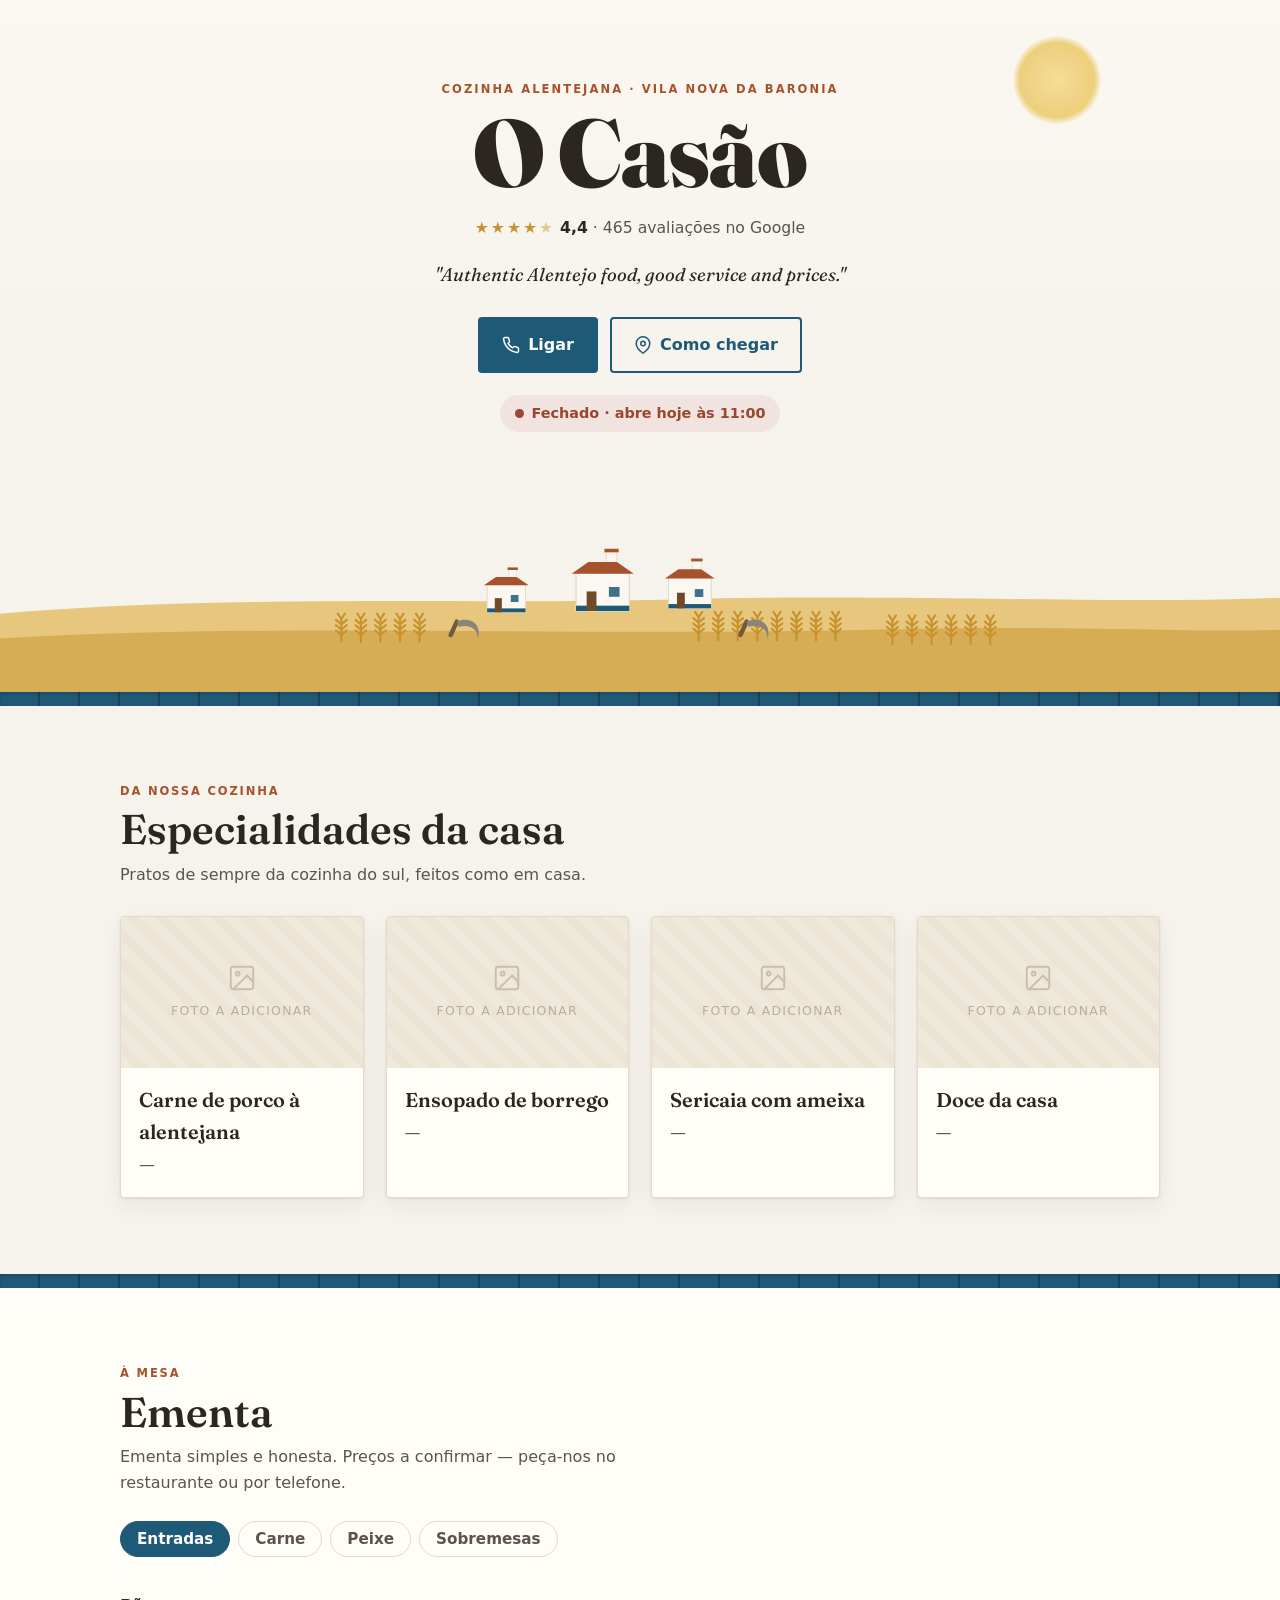
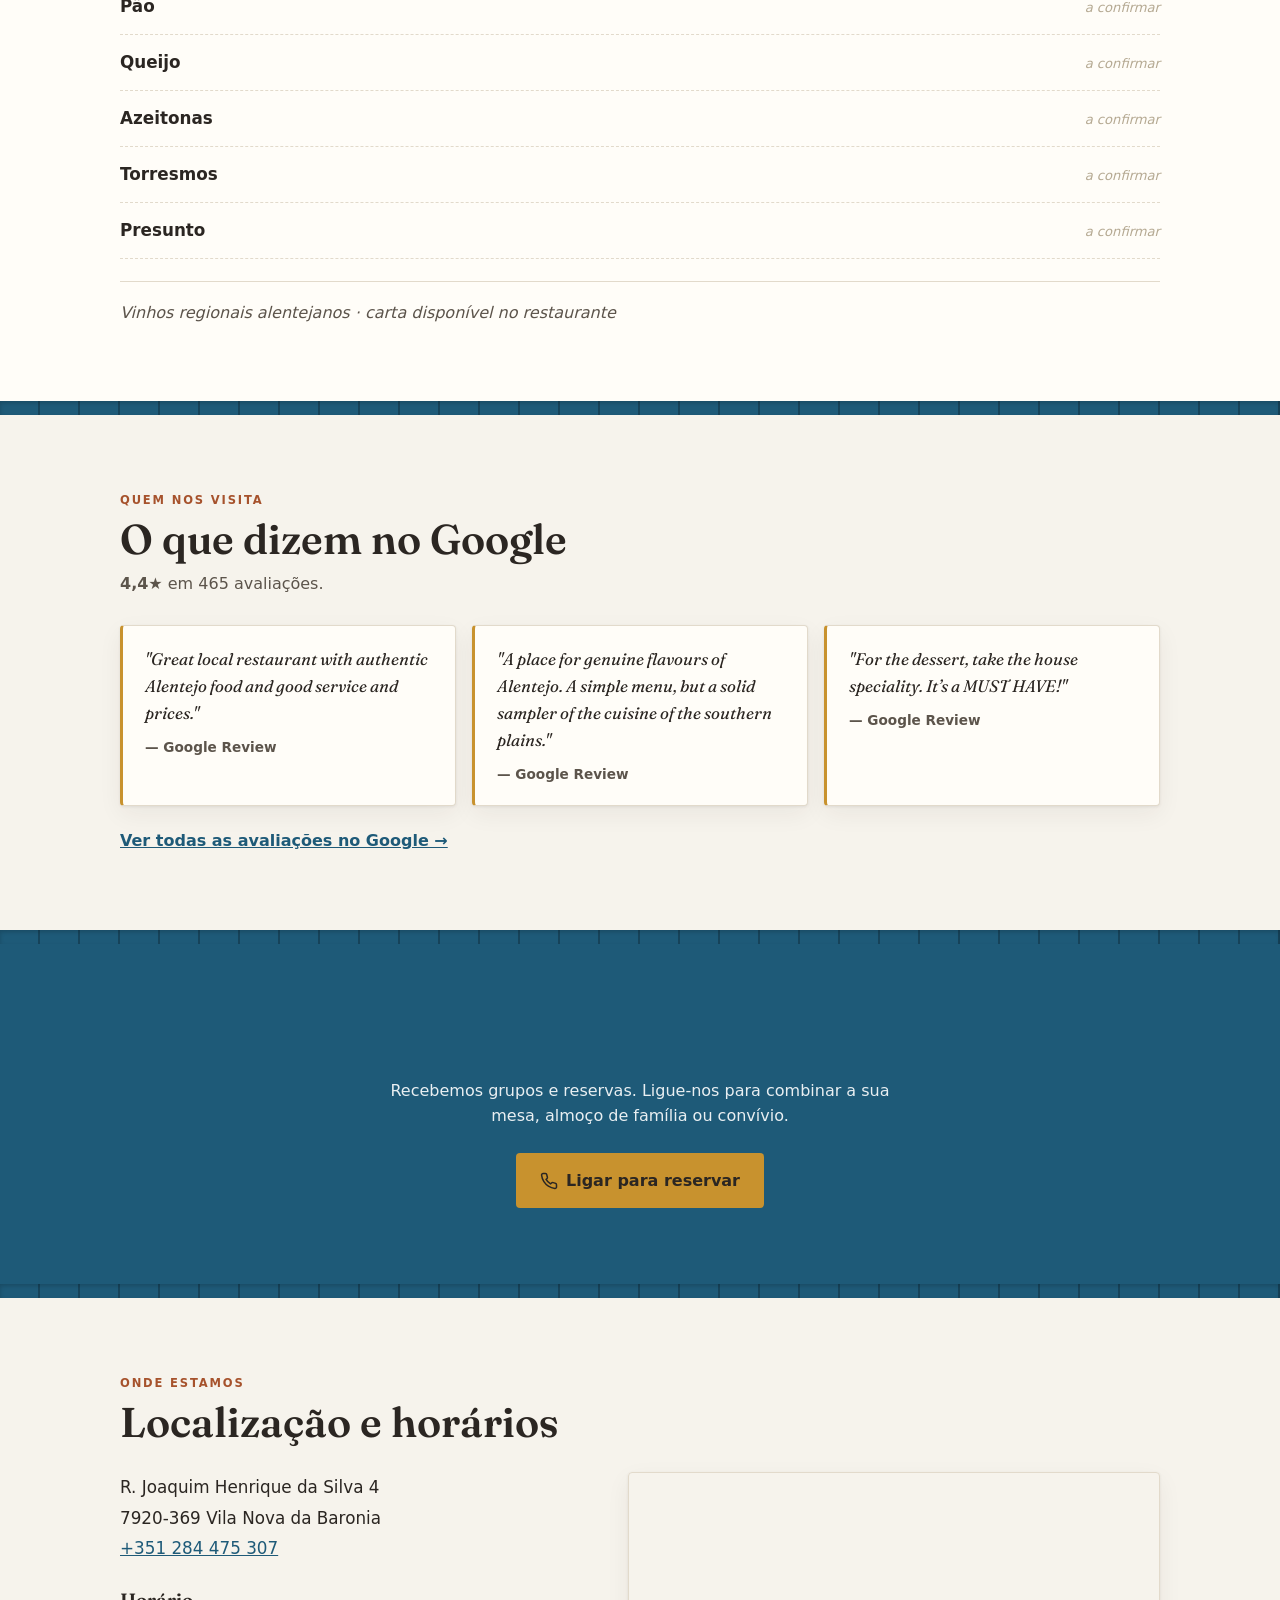
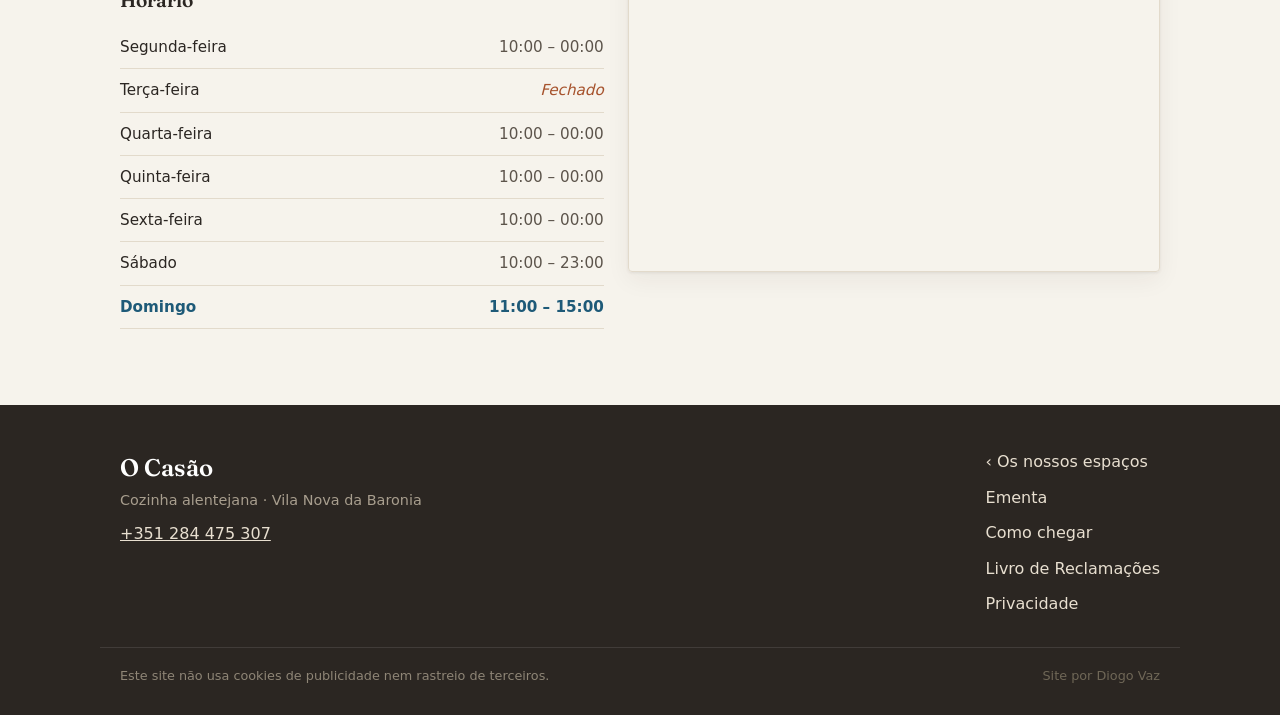
==== casao.html @ 7cb70804 "required" ====
<!DOCTYPE html>
<html lang="pt-PT">
<head>
  <meta charset="UTF-8">
  <meta name="viewport" content="width=device-width, initial-scale=1">
  <title>O Casão — Restaurante em Vila Nova da Baronia | Cozinha alentejana</title>
  <meta name="description" content="Cozinha alentejana genuína em Vila Nova da Baronia. Porco à alentejana, ensopado de borrego e sericaia. 4,4★ no Google. Ligue +351 284 475 307.">
  <meta name="theme-color" content="#1E5A78">
  <link rel="canonical" href="https://ocasao.pt/casao.html">

  <!-- Ícones / manifest -->
  <link rel="icon" href="/favicon.svg" type="image/svg+xml">
  <link rel="apple-touch-icon" href="/favicon.svg">
  <link rel="manifest" href="/site.webmanifest">

  <!-- Open Graph / Twitter -->
  <meta property="og:type" content="restaurant">
  <meta property="og:locale" content="pt_PT">
  <meta property="og:title" content="O Casão — Cozinha alentejana em Vila Nova da Baronia">
  <meta property="og:description" content="Sabores genuínos do Alentejo: porco à alentejana, ensopado de borrego e sericaia. 4,4★ no Google.">
  <meta property="og:url" content="https://ocasao.pt/casao.html">
  <meta property="og:image" content="https://ocasao.pt/img/og.jpg">
  <meta name="twitter:card" content="summary_large_image">

  <!-- Tipografia: 1 web font (display) com swap -->
  <link rel="preconnect" href="https://fonts.googleapis.com">
  <link rel="preconnect" href="https://fonts.gstatic.com" crossorigin>
  <link href="https://fonts.googleapis.com/css2?family=Fraunces:opsz,wght@9..144,400;9..144,600;9..144,900&display=swap" rel="stylesheet">

  <link rel="stylesheet" href="styles.css">
  <!-- Gate de animação: aplicado antes do paint para evitar flash. Sem JS, nada fica escondido. -->
  <script>document.documentElement.classList.add('js-reveal');</script>

  <!-- JSON-LD Restaurant -->
  <script type="application/ld+json">
  {
    "@context": "https://schema.org",
    "@type": "Restaurant",
    "name": "O Casão",
    "servesCuisine": "Alentejana",
    "priceRange": "€€",
    "url": "https://ocasao.pt/",
    "telephone": "+351284475307",
    "image": "https://ocasao.pt/img/og.jpg",
    "address": {
      "@type": "PostalAddress",
      "streetAddress": "R. Joaquim Henrique da Silva 4",
      "postalCode": "7920-369",
      "addressLocality": "Vila Nova da Baronia",
      "addressCountry": "PT"
    },
    "geo": { "@type": "GeoCoordinates", "latitude": 38.2906942, "longitude": -8.0373915 },
    "aggregateRating": { "@type": "AggregateRating", "ratingValue": "4.4", "reviewCount": "465" },
    "openingHoursSpecification": [
      { "@type": "OpeningHoursSpecification", "dayOfWeek": ["Monday","Wednesday","Thursday","Friday"], "opens": "10:00", "closes": "00:00" },
      { "@type": "OpeningHoursSpecification", "dayOfWeek": "Saturday", "opens": "10:00", "closes": "23:00" },
      { "@type": "OpeningHoursSpecification", "dayOfWeek": "Sunday", "opens": "11:00", "closes": "15:00" }
    ]
  }
  </script>
</head>
<body>

  <a class="skip-link" href="#especialidades">Saltar para o conteúdo</a>

  <!-- ───────── HERO ───────── -->
  <header class="hero">
    <div class="hero-ceu" aria-hidden="true">
      <svg class="hero-planicie" viewBox="0 0 1440 240" preserveAspectRatio="xMidYMid slice" xmlns="http://www.w3.org/2000/svg">
        <defs>
          <g id="espiga" stroke="var(--ocre)" stroke-width="2.4" stroke-linecap="round" fill="none">
            <path d="M0,0 V-26"/>
            <path d="M0,-26 l4,-6 M0,-26 l-4,-6 M0,-20 l6,-5 M0,-20 l-6,-5 M0,-14 l6,-5 M0,-14 l-6,-5 M0,-8 l6,-5 M0,-8 l-6,-5"/>
          </g>
          <g id="foice">
            <path d="M1,22 L8,7" stroke="#6E5A3C" stroke-width="5" stroke-linecap="round"/>
            <path d="M8,7 C25,0 37,12 31,27 C33,15 21,9 10,13 Z" fill="#8A847B"/>
          </g>
        </defs>

        <!-- planície / searas -->
        <path d="M0,150 C260,128 520,140 760,134 C1020,127 1240,140 1440,132 L1440,240 L0,240 Z" fill="var(--trigo)" opacity="0.85"/>
        <path d="M0,178 C300,160 640,176 980,168 C1220,162 1340,172 1440,168 L1440,240 L0,240 Z" fill="var(--ocre)" opacity="0.5"/>

        <!-- searas de trigo (esquerda) -->
        <use href="#espiga" x="384" y="182"/><use href="#espiga" x="406" y="182"/><use href="#espiga" x="428" y="182"/><use href="#espiga" x="450" y="182"/><use href="#espiga" x="472" y="182"/>

        <!-- casas típicas alentejanas -->
        <g transform="translate(548,116) scale(0.72)">
          <rect x="34" y="-22" width="12" height="14" fill="#FBF8F1" stroke="#E2DACB" stroke-width="1"/>
          <rect x="32" y="-25" width="16" height="4" fill="var(--barro)"/>
          <rect x="0" y="2" width="60" height="43" fill="#FBF8F1" stroke="#E2DACB" stroke-width="1.5"/>
          <rect x="0" y="39" width="60" height="6" fill="var(--azul)"/>
          <rect x="12" y="23" width="11" height="22" fill="#6E4A28"/>
          <rect x="37" y="18" width="12" height="11" fill="var(--azul)" opacity="0.85"/>
          <path d="M-5,3 L14,-10 L46,-10 L65,3 Z" fill="var(--barro)"/>
        </g>
        <g transform="translate(648,102)">
          <rect x="34" y="-22" width="12" height="14" fill="#FBF8F1" stroke="#E2DACB" stroke-width="1"/>
          <rect x="32" y="-25" width="16" height="4" fill="var(--barro)"/>
          <rect x="0" y="2" width="60" height="43" fill="#FBF8F1" stroke="#E2DACB" stroke-width="1.5"/>
          <rect x="0" y="39" width="60" height="6" fill="var(--azul)"/>
          <rect x="12" y="23" width="11" height="22" fill="#6E4A28"/>
          <rect x="37" y="18" width="12" height="11" fill="var(--azul)" opacity="0.85"/>
          <path d="M-5,3 L14,-10 L46,-10 L65,3 Z" fill="var(--barro)"/>
        </g>
        <g transform="translate(752,108) scale(0.8)">
          <rect x="34" y="-22" width="12" height="14" fill="#FBF8F1" stroke="#E2DACB" stroke-width="1"/>
          <rect x="32" y="-25" width="16" height="4" fill="var(--barro)"/>
          <rect x="0" y="2" width="60" height="43" fill="#FBF8F1" stroke="#E2DACB" stroke-width="1.5"/>
          <rect x="0" y="39" width="60" height="6" fill="var(--azul)"/>
          <rect x="12" y="23" width="11" height="22" fill="#6E4A28"/>
          <rect x="37" y="18" width="12" height="11" fill="var(--azul)" opacity="0.85"/>
          <path d="M-5,3 L14,-10 L46,-10 L65,3 Z" fill="var(--barro)"/>
        </g>

        <!-- foice cravada no trigo -->
        <use href="#foice" x="506" y="152"/>

        <!-- searas de trigo (centro-direita) -->
        <use href="#espiga" x="786" y="180"/><use href="#espiga" x="808" y="180"/><use href="#espiga" x="830" y="180"/><use href="#espiga" x="852" y="180"/><use href="#espiga" x="874" y="180"/><use href="#espiga" x="896" y="180"/><use href="#espiga" x="918" y="180"/><use href="#espiga" x="940" y="180"/>

        <use href="#foice" x="832" y="152"/>

        <!-- searas de trigo (direita) -->
        <use href="#espiga" x="1004" y="184"/><use href="#espiga" x="1026" y="184"/><use href="#espiga" x="1048" y="184"/><use href="#espiga" x="1070" y="184"/><use href="#espiga" x="1092" y="184"/><use href="#espiga" x="1114" y="184"/>
      </svg>
      <span class="hero-sol" aria-hidden="true"></span>
    </div>

    <div class="hero-conteudo">
      <p class="hero-sobrenome" data-reveal data-rd="0">Cozinha alentejana · Vila Nova da Baronia</p>
      <h1 class="hero-nome" data-reveal data-rd="90">O Casão</h1>
      <p class="hero-prova" data-reveal data-rd="180">
        <span class="estrelas" aria-hidden="true">★★★★<span class="estrela-meia">★</span></span>
        <strong>4,4</strong> · 465 avaliações no Google
      </p>
      <blockquote class="hero-cita" data-reveal data-rd="250">"Authentic Alentejo food, good service and prices."</blockquote>

      <div class="hero-acoes" data-reveal data-rd="330">
        <a class="btn btn-primario" href="tel:+351284475307">
          <svg viewBox="0 0 24 24" width="18" height="18" fill="none" stroke="currentColor" stroke-width="2" aria-hidden="true"><path d="M22 16.92v3a2 2 0 0 1-2.18 2 19.79 19.79 0 0 1-8.63-3.07 19.5 19.5 0 0 1-6-6 19.79 19.79 0 0 1-3.07-8.67A2 2 0 0 1 4.11 2h3a2 2 0 0 1 2 1.72c.13.96.36 1.9.7 2.81a2 2 0 0 1-.45 2.11L8.09 9.91a16 16 0 0 0 6 6l1.27-1.27a2 2 0 0 1 2.11-.45c.91.34 1.85.57 2.81.7A2 2 0 0 1 22 16.92Z"/></svg>
          Ligar
        </a>
        <a class="btn btn-secundario" href="https://maps.google.com/?cid=16794146122304720845" target="_blank" rel="noopener">
          <svg viewBox="0 0 24 24" width="18" height="18" fill="none" stroke="currentColor" stroke-width="2" aria-hidden="true"><path d="M21 10c0 7-9 13-9 13s-9-6-9-13a9 9 0 0 1 18 0Z"/><circle cx="12" cy="10" r="3"/></svg>
          Como chegar
        </a>
      </div>

      <p class="hero-badge-linha" data-reveal data-rd="410"><span id="badge" class="badge-fechado">A carregar horário…</span></p>
    </div>

    <a class="hero-scroll" href="#especialidades" aria-label="Ver a ementa">
      <span>Deslize</span>
      <svg viewBox="0 0 24 24" width="22" height="22" fill="none" stroke="currentColor" stroke-width="2" aria-hidden="true"><path d="m6 9 6 6 6-6"/></svg>
    </a>
  </header>

  <!-- Barra azul caiada — elemento assinatura, divisor de secções -->
  <div class="barra-cal" role="presentation"></div>

  <main>
    <!-- ───────── ESPECIALIDADES ───────── -->
    <section class="seccao" id="especialidades" aria-labelledby="h-espec">
      <div class="container">
        <p class="seccao-etiqueta">Da nossa cozinha</p>
        <h2 class="seccao-titulo" id="h-espec">Especialidades da casa</h2>
        <p class="seccao-intro">Pratos de sempre da cozinha do sul, feitos como em casa.</p>
        <p class="espec-dica" aria-hidden="true">deslize para ver os pratos →</p>
        <div class="espec-grid" id="espec-grid"><!-- gerado por app.js --></div>
      </div>
    </section>

    <div class="barra-cal" role="presentation"></div>

    <!-- ───────── EMENTA ───────── -->
    <section class="seccao seccao-ementa" id="ementa" aria-labelledby="h-ementa">
      <div class="container">
        <p class="seccao-etiqueta">À mesa</p>
        <h2 class="seccao-titulo" id="h-ementa">Ementa</h2>
        <p class="seccao-intro">Ementa simples e honesta. Preços a confirmar — peça-nos no restaurante ou por telefone.</p>
        <div class="ementa-tabs" id="ementa-tabs" role="tablist" aria-label="Categorias da ementa" data-reveal></div>
        <div class="ementa-conteudo" id="ementa-conteudo"></div>
      </div>
    </section>

    <div class="barra-cal" role="presentation"></div>

    <!-- ───────── PROVA SOCIAL ───────── -->
    <section class="seccao" id="reviews" aria-labelledby="h-reviews">
      <div class="container">
        <p class="seccao-etiqueta">Quem nos visita</p>
        <h2 class="seccao-titulo" id="h-reviews">O que dizem no Google</h2>
        <p class="seccao-intro"><strong>4,4★</strong> em 465 avaliações.</p>
        <div class="reviews-grid" id="reviews-grid"></div>
        <p class="reviews-link">
          <a href="https://maps.google.com/?cid=16794146122304720845" target="_blank" rel="noopener">Ver todas as avaliações no Google →</a>
        </p>
      </div>
    </section>

    <div class="barra-cal" role="presentation"></div>

    <!-- ───────── RESERVAS E GRUPOS ───────── -->
    <section class="seccao seccao-reservas" id="reservas" aria-labelledby="h-reservas">
      <div class="container reservas-box">
        <h2 class="seccao-titulo" id="h-reservas">Reservas e grupos</h2>
        <p>Recebemos grupos e reservas. Ligue-nos para combinar a sua mesa, almoço de família ou convívio.</p>
        <a class="btn btn-primario" href="tel:+351284475307">
          <svg viewBox="0 0 24 24" width="18" height="18" fill="none" stroke="currentColor" stroke-width="2" aria-hidden="true"><path d="M22 16.92v3a2 2 0 0 1-2.18 2 19.79 19.79 0 0 1-8.63-3.07 19.5 19.5 0 0 1-6-6 19.79 19.79 0 0 1-3.07-8.67A2 2 0 0 1 4.11 2h3a2 2 0 0 1 2 1.72c.13.96.36 1.9.7 2.81a2 2 0 0 1-.45 2.11L8.09 9.91a16 16 0 0 0 6 6l1.27-1.27a2 2 0 0 1 2.11-.45c.91.34 1.85.57 2.81.7A2 2 0 0 1 22 16.92Z"/></svg>
          Ligar para reservar
        </a>
      </div>
    </section>

    <div class="barra-cal" role="presentation"></div>

    <!-- ───────── LOCALIZAÇÃO E HORÁRIOS ───────── -->
    <section class="seccao" id="localizacao" aria-labelledby="h-local">
      <div class="container">
        <p class="seccao-etiqueta">Onde estamos</p>
        <h2 class="seccao-titulo" id="h-local">Localização e horários</h2>
        <div class="local-grid">
          <div class="local-info">
            <address class="morada">
              R. Joaquim Henrique da Silva 4<br>
              7920-369 Vila Nova da Baronia<br>
              <a href="tel:+351284475307">+351 284 475 307</a>
            </address>
            <h3 class="local-sub">Horário</h3>
            <table class="horarios-tabela">
              <tbody id="horarios-tbody"><!-- gerado por app.js --></tbody>
            </table>
          </div>
          <div class="local-mapa">
            <iframe
              title="Mapa — O Casão, Vila Nova da Baronia"
              src="https://www.google.com/maps?q=38.2906942,-8.0373915&hl=pt&z=16&output=embed"
              width="100%" height="100%" style="border:0" loading="lazy"
              referrerpolicy="no-referrer-when-downgrade"></iframe>
          </div>
        </div>
      </div>
    </section>
  </main>

  <!-- ───────── RODAPÉ ───────── -->
  <footer class="rodape">
    <div class="container rodape-grid">
      <div>
        <p class="rodape-nome">O Casão</p>
        <p class="rodape-tipo">Cozinha alentejana · Vila Nova da Baronia</p>
        <p><a href="tel:+351284475307">+351 284 475 307</a></p>
        <p class="rodape-redes" id="rodape-redes"><!-- redes sociais: gerado por app.js --></p>
      </div>
      <nav class="rodape-links" aria-label="Ligações úteis">
        <a href="index.html">‹ Os nossos espaços</a>
        <a href="#ementa">Ementa</a>
        <a href="#localizacao">Como chegar</a>
        <a href="https://www.livroreclamacoes.pt/" target="_blank" rel="noopener">Livro de Reclamações</a>
        <a href="#privacidade">Privacidade</a>
      </nav>
    </div>
    <div class="container rodape-fim">
      <p id="privacidade" class="rodape-priv">Este site não usa cookies de publicidade nem rastreio de terceiros.</p>
      <p class="rodape-credito">Site por Diogo Vaz</p>
    </div>
  </footer>

  <!-- ───────── BARRA STICKY MOBILE ───────── -->
  <nav class="sticky-bar" aria-label="Ações rápidas">
    <a href="tel:+351284475307">
      <svg viewBox="0 0 24 24" width="20" height="20" fill="none" stroke="currentColor" stroke-width="2" aria-hidden="true"><path d="M22 16.92v3a2 2 0 0 1-2.18 2 19.79 19.79 0 0 1-8.63-3.07 19.5 19.5 0 0 1-6-6 19.79 19.79 0 0 1-3.07-8.67A2 2 0 0 1 4.11 2h3a2 2 0 0 1 2 1.72c.13.96.36 1.9.7 2.81a2 2 0 0 1-.45 2.11L8.09 9.91a16 16 0 0 0 6 6l1.27-1.27a2 2 0 0 1 2.11-.45c.91.34 1.85.57 2.81.7A2 2 0 0 1 22 16.92Z"/></svg>
      <span>Ligar</span>
    </a>
    <a href="#localizacao">
      <svg viewBox="0 0 24 24" width="20" height="20" fill="none" stroke="currentColor" stroke-width="2" aria-hidden="true"><path d="M21 10c0 7-9 13-9 13s-9-6-9-13a9 9 0 0 1 18 0Z"/><circle cx="12" cy="10" r="3"/></svg>
      <span>Como chegar</span>
    </a>
  </nav>

  <script src="dados.js"></script>
  <script src="app.js"></script>
</body>
</html>
---- styles.css ----
/* ============================================================
   O Casão — Direção "Cal e Barra"
   Paleta ancorada nas casas caiadas alentejanas:
   cal branca, barra azul pintada, trigo/ocre da planície, barro.
   ============================================================ */

:root {
  --cal:      #F6F3EC;  /* parede caiada */
  --cal-2:    #EDE7DA;
  --azul:     #1E5A78;  /* barra pintada das casas */
  --azul-esc: #16435A;
  --ocre:     #C8922E;  /* trigo maduro */
  --trigo:    #E3C06A;
  --barro:    #A6522C;  /* telha / barro cozido */
  --carvao:   #2B2622;  /* texto */
  --carvao-2: #5C544B;  /* texto secundário */
  --linha:    #E2DACB;  /* divisórias subtis */
  --branco:   #FFFDF8;

  --fonte-display: "Fraunces", Georgia, "Times New Roman", serif;
  --fonte-corpo: system-ui, -apple-system, "Segoe UI", Roboto, Helvetica, Arial, sans-serif;

  --container: 1080px;
  --raio: 4px;
  --sombra: 0 1px 3px rgba(43, 38, 34, .08), 0 8px 24px rgba(43, 38, 34, .06);
}

* { box-sizing: border-box; margin: 0; padding: 0; }

html { scroll-behavior: smooth; }

body {
  font-family: var(--fonte-corpo);
  color: var(--carvao);
  background: var(--cal);
  line-height: 1.6;
  -webkit-font-smoothing: antialiased;
  /* espaço para a barra sticky no fundo (mobile) + safe-area do iPhone */
  padding-bottom: calc(62px + env(safe-area-inset-bottom));
}

a { color: var(--azul); }

/* Salto para conteúdo (acessibilidade / teclado) */
.skip-link {
  position: absolute;
  left: 12px; top: -60px;
  z-index: 100;
  background: var(--azul);
  color: #fff;
  padding: 10px 16px;
  border-radius: var(--raio);
  text-decoration: none;
  font-weight: 600;
  transition: top .18s ease;
}
.skip-link:focus { top: 12px; }

.container {
  width: 100%;
  max-width: var(--container);
  margin-inline: auto;
  padding-inline: 20px;
}

/* ───────── Botões ───────── */
.btn {
  display: inline-flex;
  align-items: center;
  gap: 8px;
  font-weight: 600;
  font-size: 1rem;
  padding: 13px 22px;
  border-radius: var(--raio);
  text-decoration: none;
  border: 2px solid transparent;
  transition: transform .12s ease, background .15s ease;
}
.btn:active { transform: translateY(1px); }
.btn-primario {
  background: var(--azul);
  color: #fff;
}
.btn-primario:hover { background: var(--azul-esc); }
.btn-secundario {
  background: transparent;
  color: var(--azul);
  border-color: var(--azul);
}
.btn-secundario:hover { background: rgba(30, 90, 120, .08); }
.btn-whatsapp { background: #1FA855; color: #fff; }
.btn-whatsapp:hover { background: #178A44; }
.reservas-wa { margin-top: 12px; }
.seccao-reservas .btn-whatsapp { background: #1FA855; color: #fff; }
.seccao-reservas .btn-whatsapp:hover { background: #178A44; }

/* ============================================================
   HERO — planície alentejana ilustrada (sem foto real ainda)
   ============================================================ */
.hero {
  position: relative;
  overflow: hidden;
  background: linear-gradient(180deg, #FBF8F1 0%, var(--cal) 55%);
  text-align: center;
  /* Mobile: ecrã cheio para uma "chegada" imersiva */
  min-height: 100svh;
  display: flex;
  flex-direction: column;
  justify-content: center;
  padding: 48px 20px 200px;
}
.hero-ceu { position: absolute; inset: 0; z-index: 0; pointer-events: none; }
.hero-planicie {
  position: absolute;
  /* assenta acima da barra fixa de baixo (mobile), para a cena não ficar tapada */
  bottom: calc(60px + env(safe-area-inset-bottom));
  left: 0;
  width: 100%;
  height: 170px;
}
.hero-sol {
  position: absolute;
  top: 36px; right: 14%;
  width: 88px; height: 88px;
  border-radius: 50%;
  background: radial-gradient(circle, #F2D98A 0%, #EBC868 60%, rgba(235,200,104,0) 72%);
  opacity: .85;
}

.hero-conteudo { position: relative; z-index: 1; max-width: 640px; margin-inline: auto; }
.hero-sobrenome {
  text-transform: uppercase;
  letter-spacing: .18em;
  font-size: .72rem;
  font-weight: 600;
  color: var(--barro);
  margin-bottom: 10px;
}
.hero-nome {
  font-family: var(--fonte-display);
  font-weight: 900;
  font-size: clamp(3.4rem, 16vw, 6rem);
  line-height: .92;
  color: var(--carvao);
  letter-spacing: -.01em;
}
.hero-prova {
  margin-top: 18px;
  font-size: .98rem;
  color: var(--carvao-2);
}
.hero-prova strong { color: var(--carvao); }
.estrelas { color: var(--ocre); letter-spacing: 2px; }
.estrela-meia { opacity: .45; }
.hero-cita {
  font-family: var(--fonte-display);
  font-style: italic;
  font-size: 1.15rem;
  color: var(--carvao);
  margin: 20px auto 28px;
  max-width: 460px;
}
.hero-acoes {
  display: flex;
  gap: 12px;
  justify-content: center;
  flex-wrap: wrap;
}
.hero-badge-linha { margin-top: 22px; }

/* Indicador "deslize" — convida ao scroll (sensação de ecrã cheio) */
.hero-scroll {
  position: absolute;
  left: 50%;
  bottom: 18px;
  transform: translateX(-50%);
  z-index: 2;
  display: flex;
  flex-direction: column;
  align-items: center;
  gap: 2px;
  text-decoration: none;
  color: var(--carvao-2);
  font-size: .68rem;
  text-transform: uppercase;
  letter-spacing: .16em;
  animation: flutua 1.8s ease-in-out infinite;
}
.hero-scroll svg { stroke: var(--azul); }
@keyframes flutua {
  0%, 100% { transform: translate(-50%, 0); }
  50%      { transform: translate(-50%, 6px); }
}

/* ───────── Badge aberto/fechado ───────── */
#badge {
  display: inline-flex;
  align-items: center;
  gap: 8px;
  font-size: .9rem;
  font-weight: 600;
  padding: 7px 15px;
  border-radius: 999px;
}
#badge::before {
  content: "";
  width: 9px; height: 9px;
  border-radius: 50%;
  background: currentColor;
}
.badge-aberto { background: #E3EFE4; color: #2C6B3F; }
.badge-fechado { background: #F1E3DF; color: #9A4630; }

/* ============================================================
   REVELAÇÃO NO SCROLL — fade + subida suave
   Gate .js-reveal: só esconde quando o JS está ativo (sem flash,
   e sem JS o conteúdo fica sempre visível).
   ============================================================ */
.js-reveal .revelar {
  opacity: 0;
  transform: translateY(24px);
  transition: opacity .7s ease, transform .7s cubic-bezier(.22, .61, .36, 1);
}
.js-reveal .revelar.visivel {
  opacity: 1;
  transform: none;
}
@media (prefers-reduced-motion: reduce) {
  .js-reveal .revelar {
    opacity: 1 !important;
    transform: none !important;
    transition: none !important;
  }
}

/* ============================================================
   BARRA CAL — elemento assinatura (rodapé pintado das casas)
   ============================================================ */
.barra-cal {
  height: 14px;
  background:
    repeating-linear-gradient(90deg, var(--azul) 0 38px, var(--azul-esc) 38px 40px);
  box-shadow: inset 0 2px 4px rgba(0,0,0,.18);
}

/* ============================================================
   SECÇÕES
   ============================================================ */
.seccao { padding: 56px 0; }
.seccao-ementa { background: var(--branco); }
.seccao-etiqueta {
  text-transform: uppercase;
  letter-spacing: .16em;
  font-size: .72rem;
  font-weight: 700;
  color: var(--barro);
  margin-bottom: 8px;
}
.seccao-titulo {
  font-family: var(--fonte-display);
  font-weight: 600;
  font-size: clamp(1.9rem, 7vw, 2.6rem);
  line-height: 1.05;
  color: var(--carvao);
}
.seccao-intro {
  color: var(--carvao-2);
  margin-top: 10px;
  max-width: 540px;
}

/* ───────── Especialidades ───────── */
.espec-dica {
  font-size: .8rem;
  font-style: italic;
  color: var(--carvao-2);
  margin-top: 8px;
}
/* Mobile: carrossel horizontal full-bleed com scroll-snap (gesto táctil) */
.espec-grid {
  display: grid;
  grid-auto-flow: column;
  grid-auto-columns: 80%;
  gap: 14px;
  margin: 16px -20px 0;
  padding: 4px 20px 14px;
  overflow-x: auto;
  scroll-snap-type: x mandatory;
  -webkit-overflow-scrolling: touch;
  overscroll-behavior-x: contain;
  scrollbar-width: none;
}
.espec-grid::-webkit-scrollbar { display: none; }
.espec-card { scroll-snap-align: center; }
.espec-card {
  background: var(--branco);
  border: 1px solid var(--linha);
  border-radius: var(--raio);
  overflow: hidden;
  box-shadow: var(--sombra);
}
.espec-foto { position: relative; aspect-ratio: 16 / 10; background: var(--cal-2); }
.espec-foto img { width: 100%; height: 100%; object-fit: cover; display: block; }
.espec-foto-ph {
  position: absolute; inset: 0;
  display: flex; flex-direction: column;
  align-items: center; justify-content: center;
  gap: 8px;
  color: #B9AE99;
  font-size: .78rem;
  text-transform: uppercase;
  letter-spacing: .1em;
  background: repeating-linear-gradient(45deg, #EFE9DC 0 10px, #ECE5D6 10px 20px);
}
.espec-foto-ph svg { width: 30px; height: 30px; opacity: .7; }
.espec-info { padding: 16px 18px 20px; }
.espec-info h3 {
  font-family: var(--fonte-display);
  font-weight: 600;
  font-size: 1.25rem;
  color: var(--carvao);
}
.espec-ph-desc { color: var(--carvao-2); margin-top: 4px; }

/* ───────── Ementa ───────── */
.ementa-tabs {
  display: flex;
  flex-wrap: wrap;
  gap: 8px;
  margin: 26px 0 22px;
}
.tab-btn {
  font-family: var(--fonte-corpo);
  font-size: .95rem;
  font-weight: 600;
  color: var(--carvao-2);
  background: transparent;
  border: 1.5px solid var(--linha);
  border-radius: 999px;
  padding: 8px 16px;
  cursor: pointer;
  transition: all .15s ease;
}
.tab-btn:hover { border-color: var(--azul); color: var(--azul); }
.tab-btn.ativo {
  background: var(--azul);
  border-color: var(--azul);
  color: #fff;
}
.categoria-lista { display: none; }
.categoria-lista.ativa { display: block; }
.prato-item {
  display: flex;
  justify-content: space-between;
  align-items: baseline;
  gap: 16px;
  padding: 14px 0;
  border-bottom: 1px dashed var(--linha);
}
.prato-nome {
  font-weight: 600;
  font-size: 1.05rem;
  color: var(--carvao);
}
.badge-meia {
  font-size: .68rem;
  font-weight: 700;
  text-transform: uppercase;
  letter-spacing: .05em;
  color: var(--barro);
  background: #F4E9DC;
  padding: 2px 7px;
  border-radius: 999px;
  margin-left: 6px;
  vertical-align: middle;
}
.prato-desc { color: var(--carvao-2); font-size: .92rem; margin-top: 2px; }
.prato-preco {
  font-family: var(--fonte-display);
  font-weight: 600;
  color: var(--carvao);
  white-space: nowrap;
}
.preco-ph { font-family: var(--fonte-corpo); font-weight: 500; font-size: .82rem; color: #B5A992; font-style: italic; }
.vinhos-nota {
  margin-top: 22px;
  padding-top: 18px;
  border-top: 1px solid var(--linha);
  color: var(--carvao-2);
  font-style: italic;
}

/* ───────── Reviews ───────── */
.reviews-grid {
  display: grid;
  grid-template-columns: 1fr;
  gap: 16px;
  margin-top: 28px;
}
.review-card {
  background: var(--branco);
  border: 1px solid var(--linha);
  border-left: 3px solid var(--ocre);
  border-radius: var(--raio);
  padding: 20px 22px;
  box-shadow: var(--sombra);
}
.review-texto {
  font-family: var(--fonte-display);
  font-style: italic;
  font-size: 1.05rem;
  color: var(--carvao);
}
.review-autor { margin-top: 10px; font-size: .85rem; font-weight: 600; color: var(--carvao-2); }
.reviews-link { margin-top: 22px; font-weight: 600; }

/* ───────── Reservas ───────── */
.seccao-reservas { background: var(--azul); }
.seccao-reservas .seccao-titulo { color: var(--branco); }
.reservas-box { text-align: center; max-width: 560px; }
.reservas-box p { color: rgba(255,255,255,.9); margin: 14px 0 24px; }
.seccao-reservas .btn-primario { background: var(--ocre); color: var(--carvao); }
.seccao-reservas .btn-primario:hover { background: var(--trigo); }

/* ───────── Localização ───────── */
.local-grid {
  display: grid;
  grid-template-columns: 1fr;
  gap: 24px;
  margin-top: 28px;
}
.morada { font-style: normal; font-size: 1.05rem; line-height: 1.8; color: var(--carvao); }
.local-sub {
  font-family: var(--fonte-display);
  font-weight: 600;
  font-size: 1.2rem;
  margin: 22px 0 10px;
}
.horarios-tabela { width: 100%; border-collapse: collapse; }
.horarios-tabela td { padding: 9px 0; border-bottom: 1px solid var(--linha); font-size: .95rem; }
.horarios-tabela td:last-child { text-align: right; color: var(--carvao-2); }
.horarios-tabela tr.hoje td { font-weight: 700; color: var(--azul); }
.horarios-tabela td.fechado { color: var(--barro); font-style: italic; }
.local-mapa {
  aspect-ratio: 4 / 3;
  border-radius: var(--raio);
  overflow: hidden;
  border: 1px solid var(--linha);
  box-shadow: var(--sombra);
}
.local-mapa iframe { display: block; }

/* ───────── Rodapé ───────── */
.rodape { background: var(--carvao); color: #D9D1C4; padding: 44px 0 28px; }
.rodape a { color: #E8DFD0; }
.rodape-grid {
  display: grid;
  grid-template-columns: 1fr;
  gap: 26px;
}
.rodape-nome { font-family: var(--fonte-display); font-weight: 600; font-size: 1.5rem; color: #fff; }
.rodape-tipo { color: #A89E8E; font-size: .9rem; margin: 2px 0 8px; }
.rodape-redes { display: flex; gap: 14px; margin-top: 12px; }
.rodape-redes a { display: inline-flex; color: #D9D1C4; }
.rodape-redes a:hover { color: #fff; }
.rodape-links { display: flex; flex-direction: column; gap: 10px; }
.rodape-links a { text-decoration: none; }
.rodape-links a:hover { text-decoration: underline; }
.rodape-fim {
  margin-top: 30px;
  padding-top: 18px;
  border-top: 1px solid rgba(255,255,255,.1);
  display: flex;
  flex-direction: column;
  gap: 6px;
}
.rodape-priv { font-size: .8rem; color: #8E8576; }
.rodape-credito { font-size: .8rem; color: #6F6757; }

/* ============================================================
   BARRA STICKY MOBILE
   ============================================================ */
.sticky-bar {
  position: fixed;
  bottom: 0; left: 0; right: 0;
  z-index: 50;
  display: flex;
  background: var(--branco);
  border-top: 1px solid var(--linha);
  box-shadow: 0 -2px 16px rgba(43,38,34,.12);
  /* respeitar o home indicator / notch do iPhone */
  padding-bottom: env(safe-area-inset-bottom);
}
.sticky-bar a {
  flex: 1;
  display: flex;
  flex-direction: column;
  align-items: center;
  justify-content: center;
  gap: 3px;
  min-height: 56px;
  padding: 8px 4px;
  text-decoration: none;
  color: var(--carvao);
  font-size: .72rem;
  font-weight: 600;
  transition: background .15s ease;
}
.sticky-bar a:active { background: rgba(43,38,34,.06); }
.sticky-bar a:first-child {
  background: var(--azul);
  color: #fff;
}
.sticky-bar a:first-child:active { background: var(--azul-esc); }
.sticky-wa {
  flex: 1;
  display: flex;
  flex-direction: column;
  align-items: center;
  justify-content: center;
  gap: 3px;
  min-height: 56px;
  padding: 8px 4px;
  text-decoration: none;
  background: #1FA855;
  color: #fff;
  font-size: .72rem;
  font-weight: 600;
}
.sticky-wa:active { background: #178A44; }

/* ============================================================
   DESKTOP / TABLET
   ============================================================ */
@media (min-width: 720px) {
  /* Hero volta a bloco com altura natural; sem indicador de scroll */
  .hero { min-height: 0; display: block; padding: 80px 20px 260px; }
  .hero-planicie { height: 210px; bottom: 0; }
  .hero-scroll { display: none; }
  .espec-dica { display: none; }

  /* Especialidades voltam a grelha (sem carrossel) */
  .espec-grid {
    grid-auto-flow: row;
    grid-auto-columns: auto;
    grid-template-columns: repeat(2, 1fr);
    gap: 22px;
    margin: 28px 0 0;
    padding: 0;
    overflow: visible;
    scroll-snap-type: none;
  }

  .reviews-grid { grid-template-columns: repeat(3, 1fr); }
  .local-grid { grid-template-columns: 1fr 1.1fr; align-items: start; }
  .rodape-grid { grid-template-columns: 1fr auto; }
  .rodape-fim { flex-direction: row; justify-content: space-between; }
  .seccao { padding: 76px 0; }
  body { padding-bottom: 0; }
  .sticky-bar { display: none; }
}

@media (min-width: 1000px) {
  .espec-grid { grid-template-columns: repeat(4, 1fr); }
}

@media (prefers-reduced-motion: reduce) {
  html { scroll-behavior: auto; }
  .btn { transition: none; }
  .hero-scroll { animation: none; }
}

/* ============================================================
   IMPRESSÃO — ementa imprimível (cliente pode imprimir/PDF)
   ============================================================ */
.cat-titulo-print { display: none; }

@media print {
  .sticky-bar, .sticky-wa, .hero-scroll, .hero-ceu, .barra-cal,
  .local-mapa, .skip-link, .espec-dica, .ementa-tabs,
  .hero-acoes, .seccao-reservas { display: none !important; }

  body { padding: 0; background: #fff; color: #000; }
  .hero { min-height: 0; padding: 24px 0 8px; }

  .seccao { padding: 14px 0; }
  /* Mostrar a ementa completa (todas as categorias), sem tabs */
  .categoria-lista { display: block !important; margin-top: 10px; }
  .cat-titulo-print {
    display: block;
    font-family: var(--fonte-display);
    font-weight: 600;
    font-size: 1.15rem;
    margin: 14px 0 4px;
    border-bottom: 1px solid #000;
    padding-bottom: 3px;
  }
  .js-reveal .revelar { opacity: 1 !important; transform: none !important; }
  a { color: #000; text-decoration: none; }
}
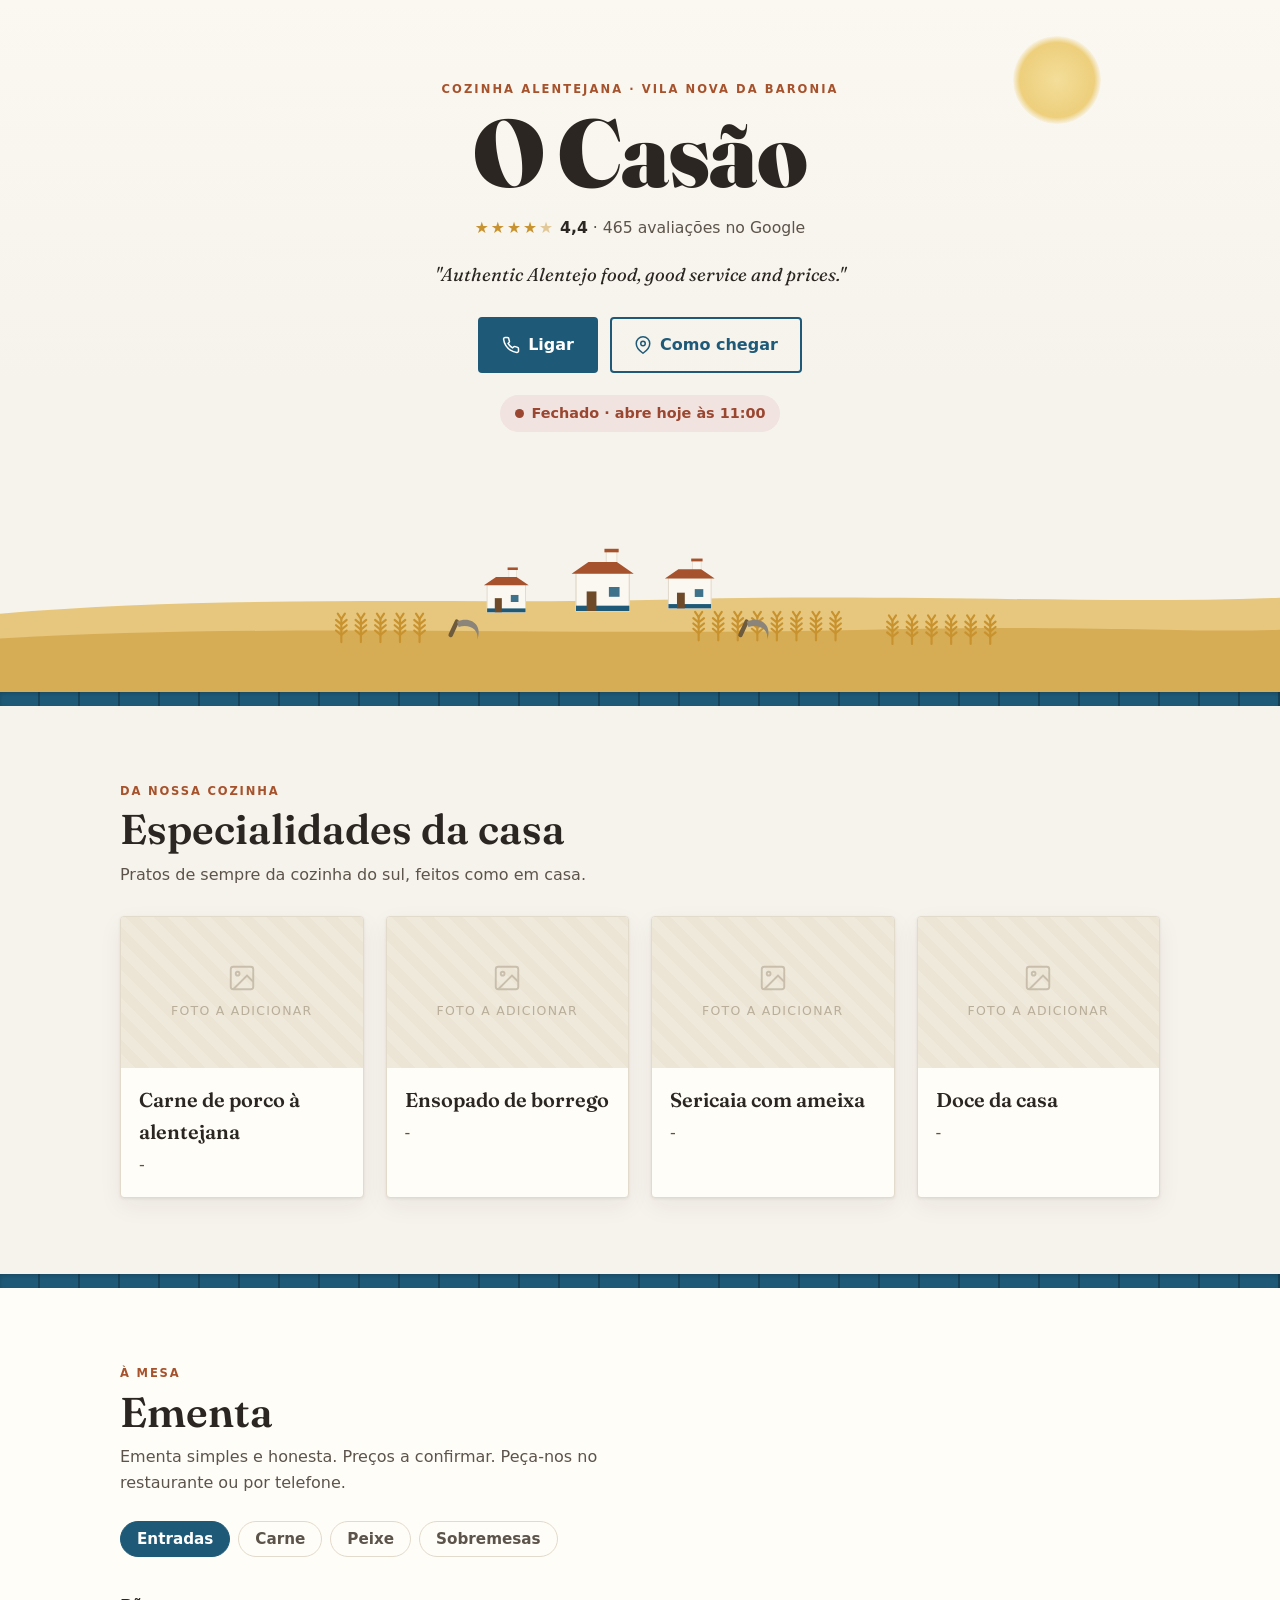
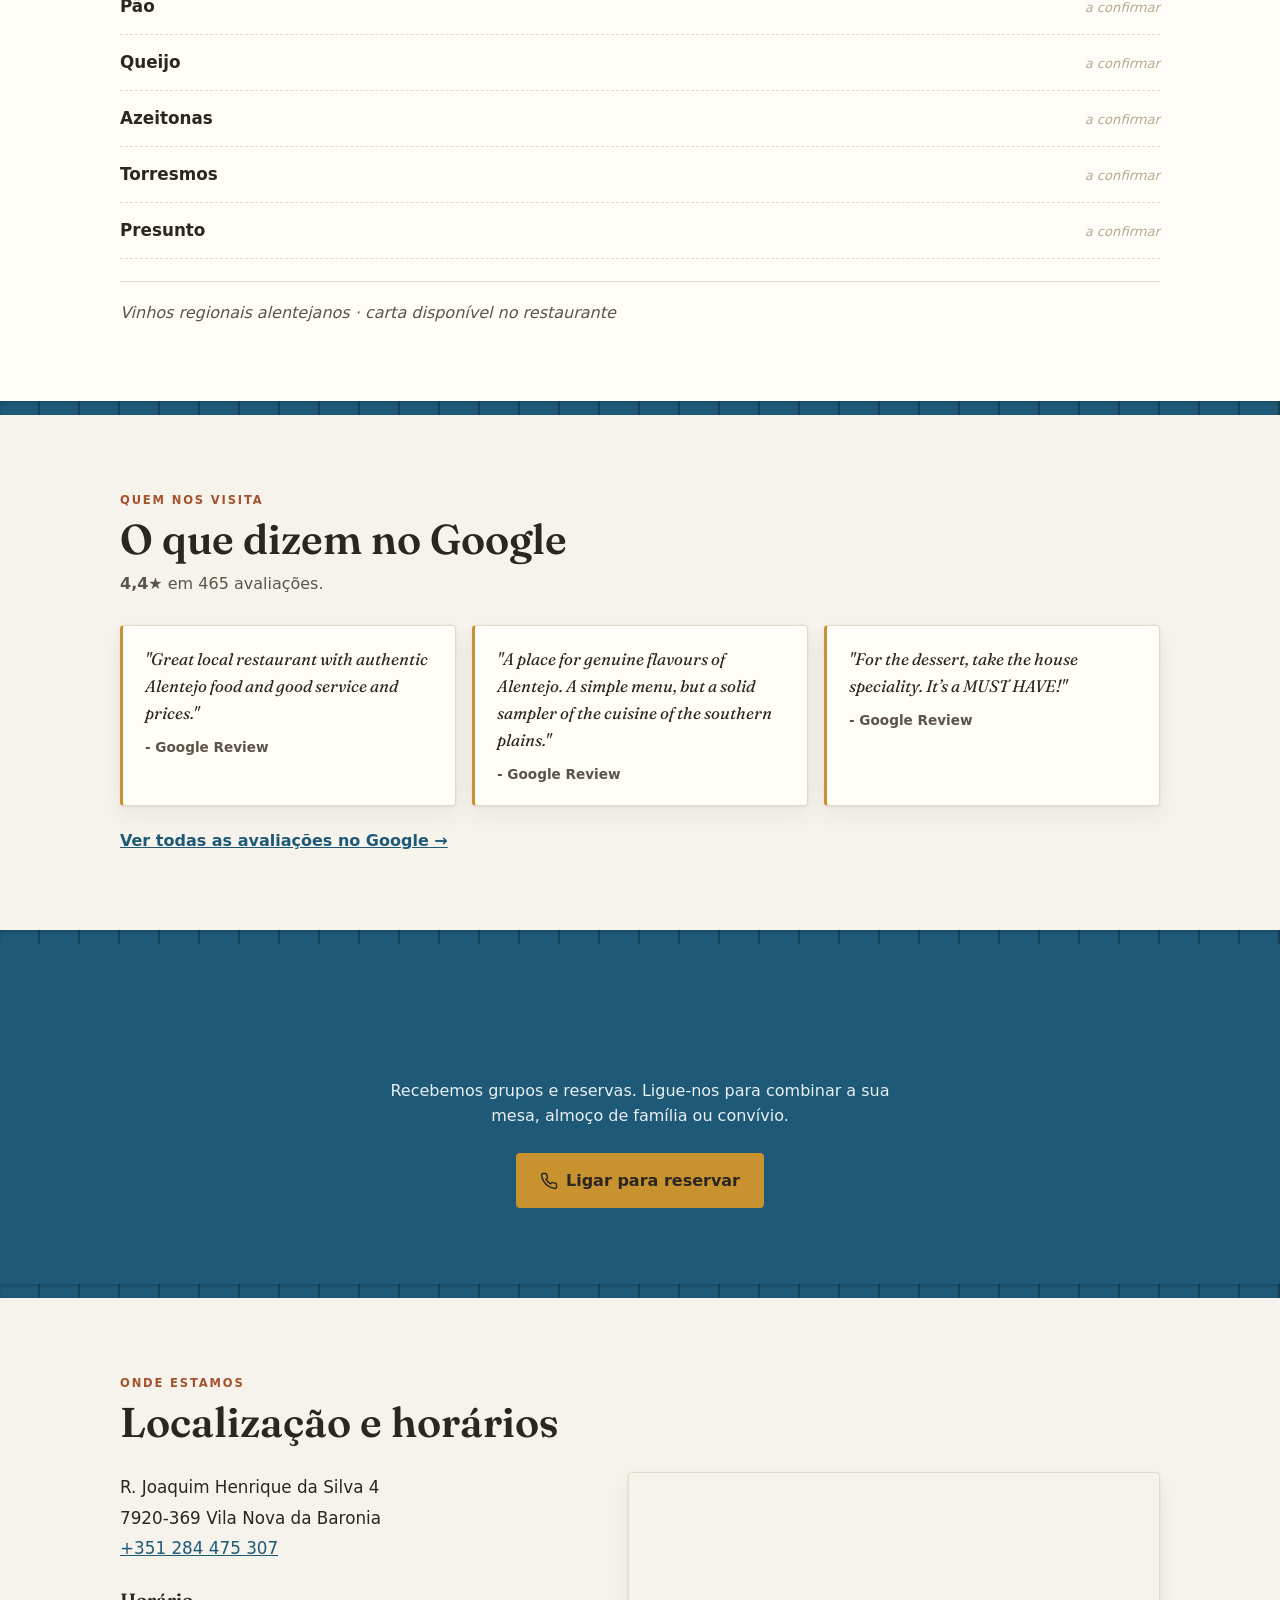
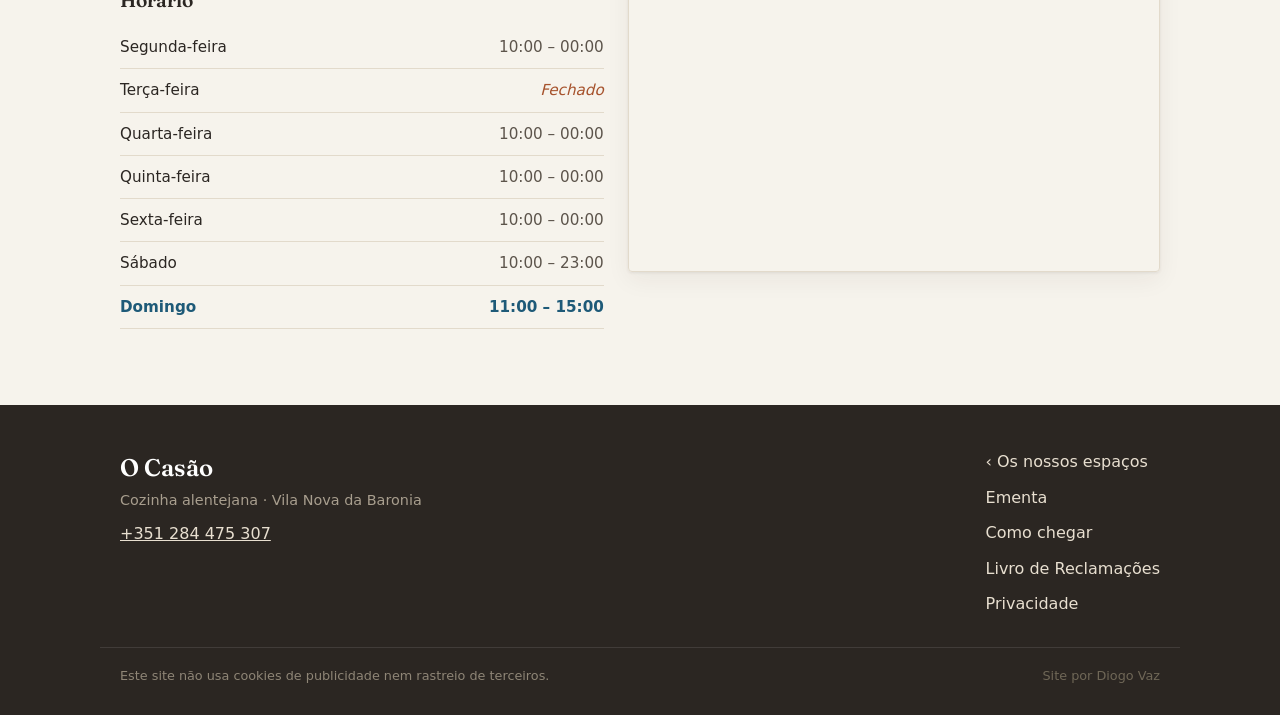
==== commit 3acd07c6: "a" ====
--- a/casao.html
+++ b/casao.html
@@ -3,7 +3,7 @@
 <head>
   <meta charset="UTF-8">
   <meta name="viewport" content="width=device-width, initial-scale=1">
-  <title>O Casão — Restaurante em Vila Nova da Baronia | Cozinha alentejana</title>
+  <title>O Casão - Restaurante em Vila Nova da Baronia | Cozinha alentejana</title>
   <meta name="description" content="Cozinha alentejana genuína em Vila Nova da Baronia. Porco à alentejana, ensopado de borrego e sericaia. 4,4★ no Google. Ligue +351 284 475 307.">
   <meta name="theme-color" content="#1E5A78">
   <link rel="canonical" href="https://ocasao.pt/casao.html">
@@ -16,7 +16,7 @@
   <!-- Open Graph / Twitter -->
   <meta property="og:type" content="restaurant">
   <meta property="og:locale" content="pt_PT">
-  <meta property="og:title" content="O Casão — Cozinha alentejana em Vila Nova da Baronia">
+  <meta property="og:title" content="O Casão - Cozinha alentejana em Vila Nova da Baronia">
   <meta property="og:description" content="Sabores genuínos do Alentejo: porco à alentejana, ensopado de borrego e sericaia. 4,4★ no Google.">
   <meta property="og:url" content="https://ocasao.pt/casao.html">
   <meta property="og:image" content="https://ocasao.pt/img/og.jpg">
@@ -157,7 +157,7 @@
     </a>
   </header>
 
-  <!-- Barra azul caiada — elemento assinatura, divisor de secções -->
+  <!-- Barra azul caiada - elemento assinatura, divisor de secções -->
   <div class="barra-cal" role="presentation"></div>
 
   <main>
@@ -179,7 +179,7 @@
       <div class="container">
         <p class="seccao-etiqueta">À mesa</p>
         <h2 class="seccao-titulo" id="h-ementa">Ementa</h2>
-        <p class="seccao-intro">Ementa simples e honesta. Preços a confirmar — peça-nos no restaurante ou por telefone.</p>
+        <p class="seccao-intro">Ementa simples e honesta. Preços a confirmar. Peça-nos no restaurante ou por telefone.</p>
         <div class="ementa-tabs" id="ementa-tabs" role="tablist" aria-label="Categorias da ementa" data-reveal></div>
         <div class="ementa-conteudo" id="ementa-conteudo"></div>
       </div>
@@ -235,7 +235,7 @@
           </div>
           <div class="local-mapa">
             <iframe
-              title="Mapa — O Casão, Vila Nova da Baronia"
+              title="Mapa - O Casão, Vila Nova da Baronia"
               src="https://www.google.com/maps?q=38.2906942,-8.0373915&hl=pt&z=16&output=embed"
               width="100%" height="100%" style="border:0" loading="lazy"
               referrerpolicy="no-referrer-when-downgrade"></iframe>
--- a/styles.css
+++ b/styles.css
@@ -1,5 +1,5 @@
 /* ============================================================
-   O Casão — Direção "Cal e Barra"
+   O Casão - Direção "Cal e Barra"
    Paleta ancorada nas casas caiadas alentejanas:
    cal branca, barra azul pintada, trigo/ocre da planície, barro.
    ============================================================ */
@@ -95,7 +95,7 @@
 .seccao-reservas .btn-whatsapp:hover { background: #178A44; }
 
 /* ============================================================
-   HERO — planície alentejana ilustrada (sem foto real ainda)
+   HERO - planície alentejana ilustrada (sem foto real ainda)
    ============================================================ */
 .hero {
   position: relative;
@@ -168,7 +168,7 @@
 }
 .hero-badge-linha { margin-top: 22px; }
 
-/* Indicador "deslize" — convida ao scroll (sensação de ecrã cheio) */
+/* Indicador "deslize" - convida ao scroll (sensação de ecrã cheio) */
 .hero-scroll {
   position: absolute;
   left: 50%;
@@ -212,7 +212,7 @@
 .badge-fechado { background: #F1E3DF; color: #9A4630; }
 
 /* ============================================================
-   REVELAÇÃO NO SCROLL — fade + subida suave
+   REVELAÇÃO NO SCROLL - fade + subida suave
    Gate .js-reveal: só esconde quando o JS está ativo (sem flash,
    e sem JS o conteúdo fica sempre visível).
    ============================================================ */
@@ -234,7 +234,7 @@
 }
 
 /* ============================================================
-   BARRA CAL — elemento assinatura (rodapé pintado das casas)
+   BARRA CAL - elemento assinatura (rodapé pintado das casas)
    ============================================================ */
 .barra-cal {
   height: 14px;
@@ -571,7 +571,7 @@
 }
 
 /* ============================================================
-   IMPRESSÃO — ementa imprimível (cliente pode imprimir/PDF)
+   IMPRESSÃO - ementa imprimível (cliente pode imprimir/PDF)
    ============================================================ */
 .cat-titulo-print { display: none; }
 
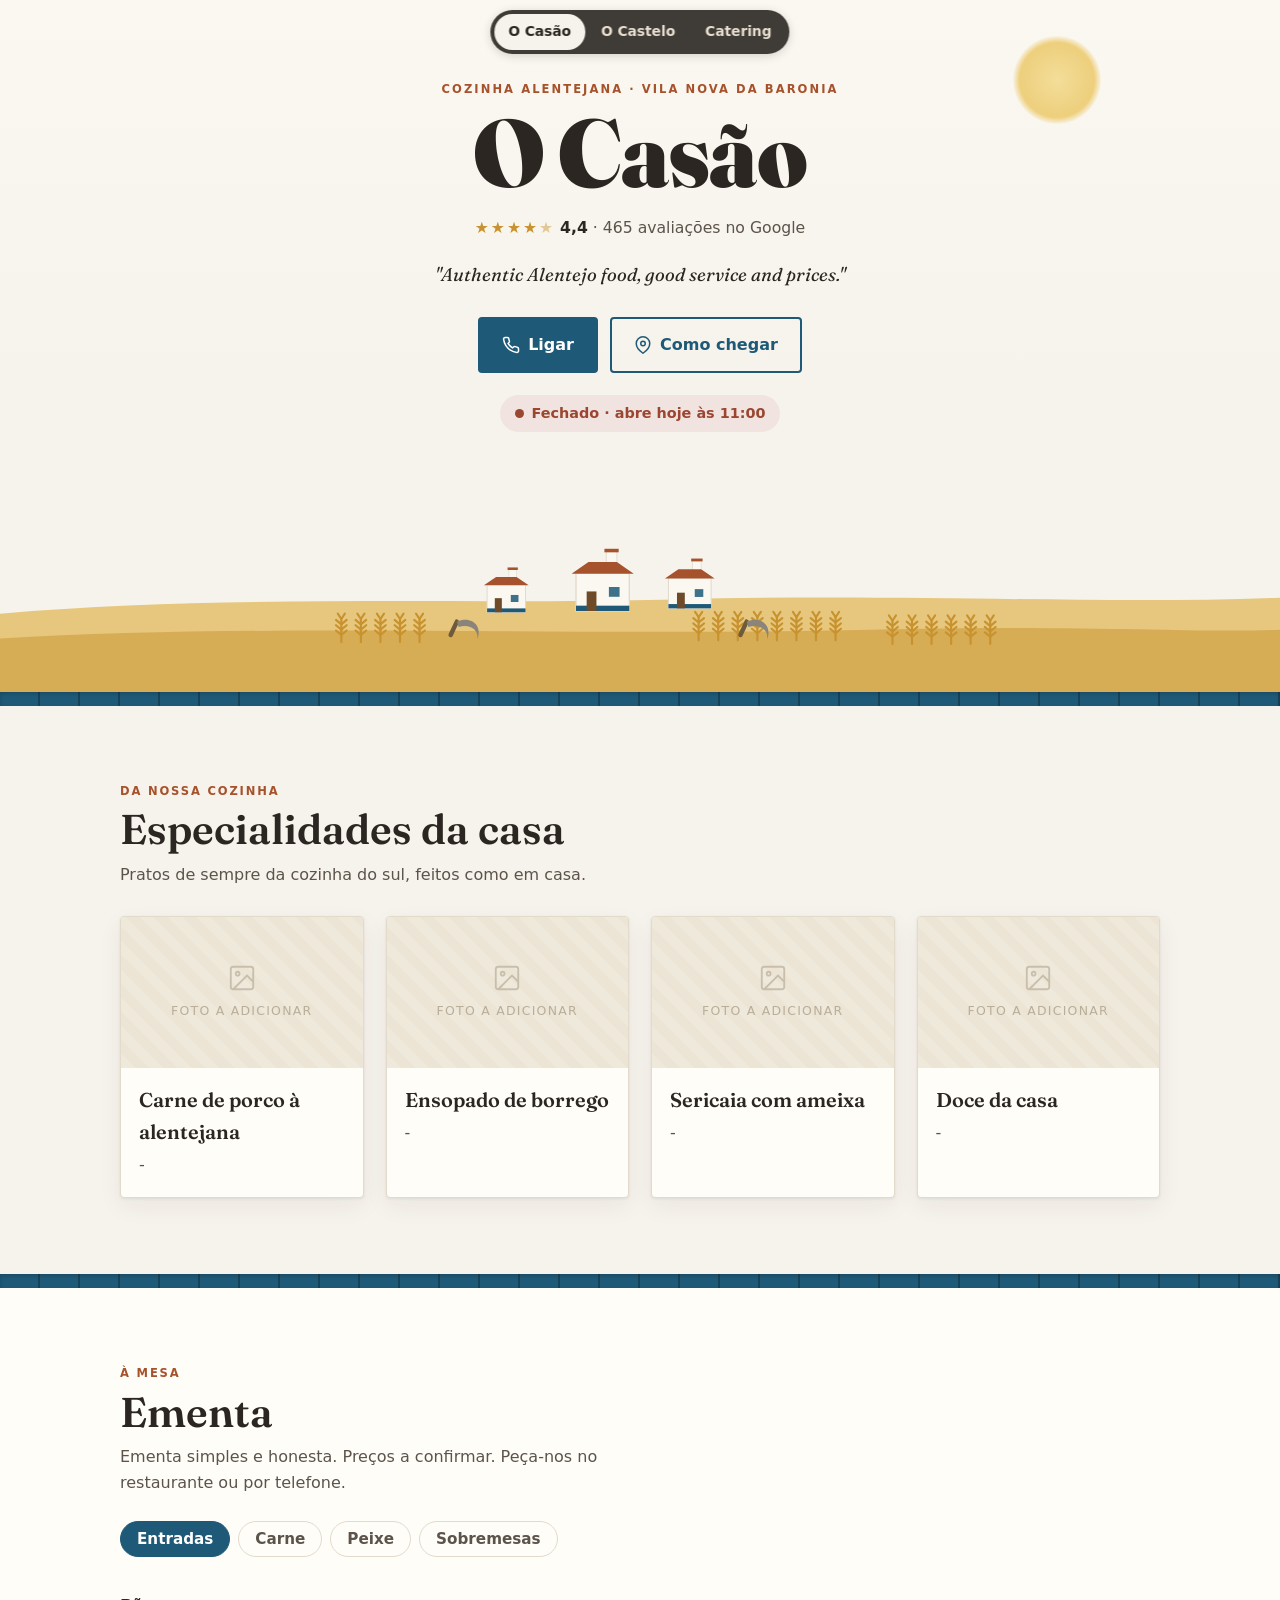
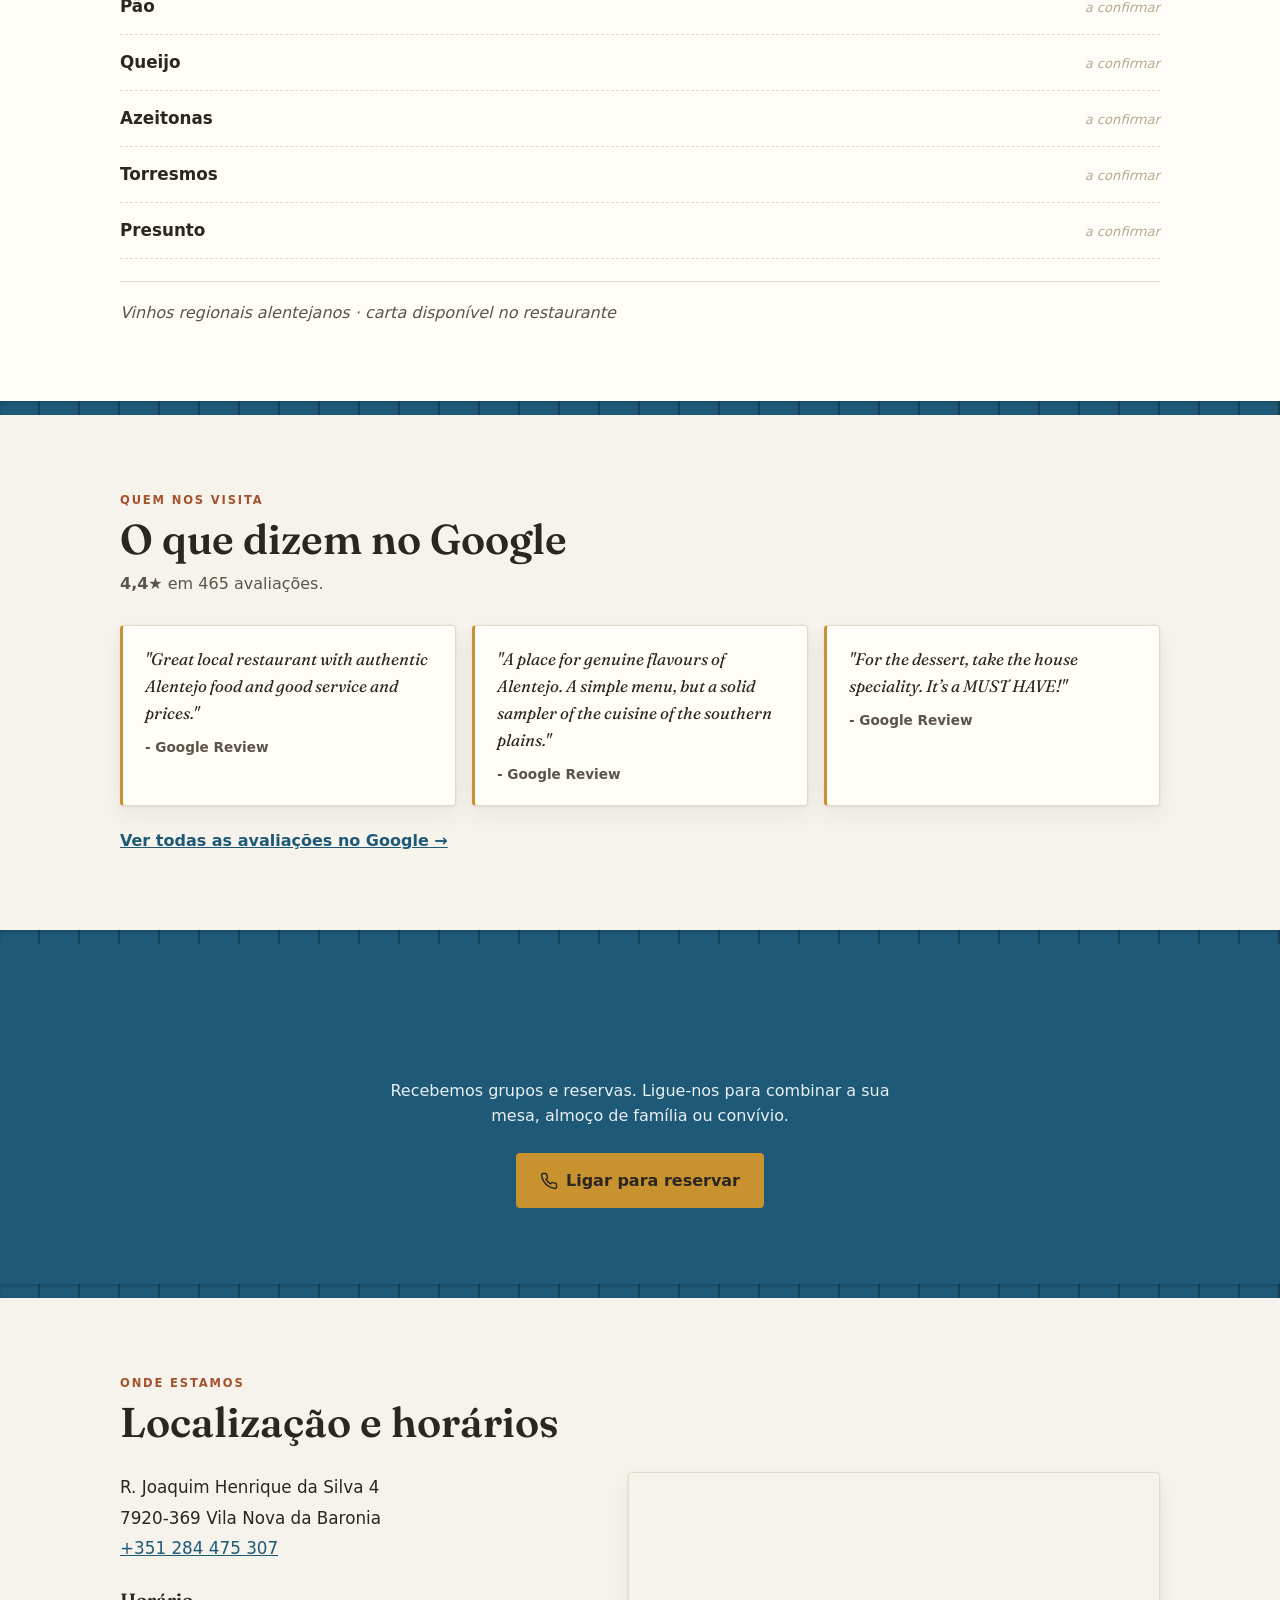
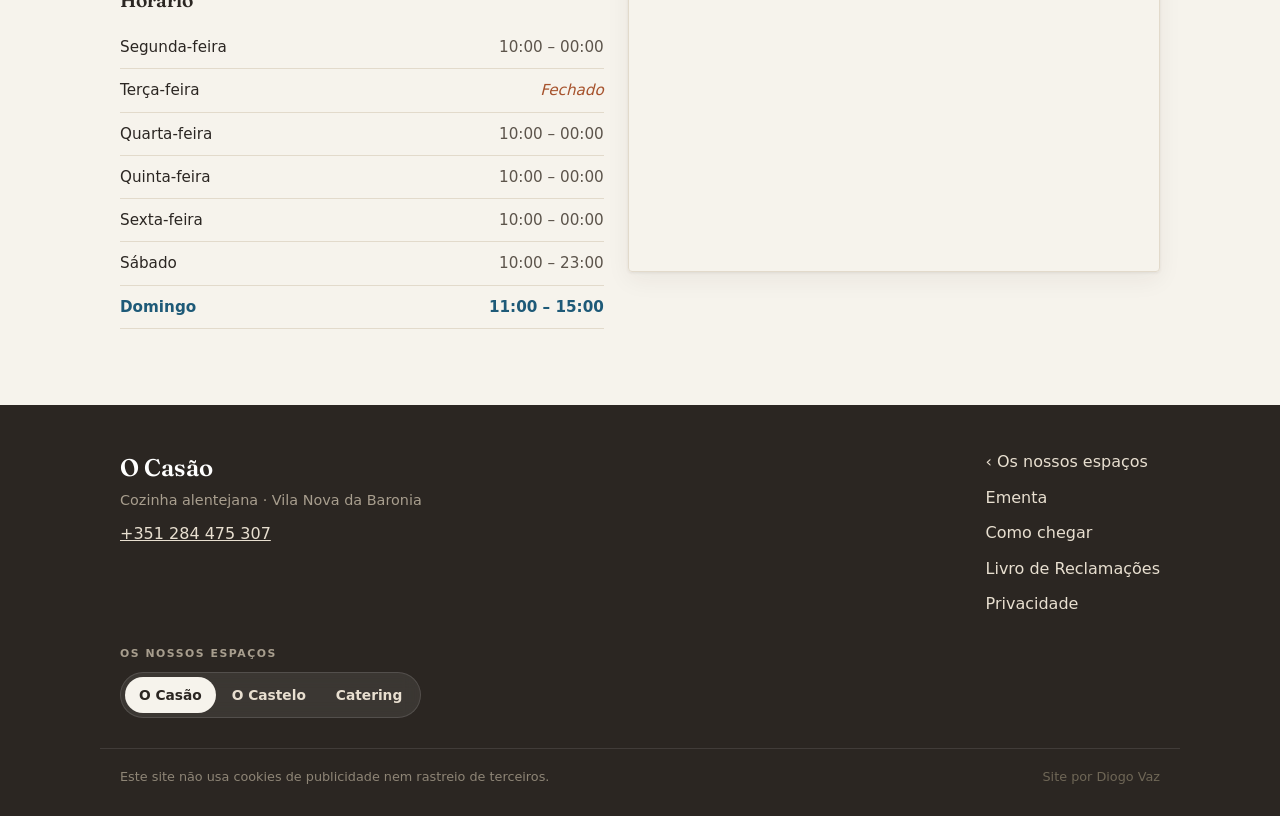
==== commit edee32d5: "Adicionar seletor de espaços e telemóvel no Catering Novo seletor O Casão · O Castelo · Catering no " ====
--- a/casao.html
+++ b/casao.html
@@ -28,6 +28,7 @@
   <link href="https://fonts.googleapis.com/css2?family=Fraunces:opsz,wght@9..144,400;9..144,600;9..144,900&display=swap" rel="stylesheet">
 
   <link rel="stylesheet" href="styles.css">
+  <link rel="stylesheet" href="espacos.css">
   <!-- Gate de animação: aplicado antes do paint para evitar flash. Sem JS, nada fica escondido. -->
   <script>document.documentElement.classList.add('js-reveal');</script>
 
@@ -262,6 +263,7 @@
         <a href="#privacidade">Privacidade</a>
       </nav>
     </div>
+    <div class="container" data-espacos></div>
     <div class="container rodape-fim">
       <p id="privacidade" class="rodape-priv">Este site não usa cookies de publicidade nem rastreio de terceiros.</p>
       <p class="rodape-credito">Site por Diogo Vaz</p>
@@ -282,5 +284,6 @@
 
   <script src="dados.js"></script>
   <script src="app.js"></script>
+  <script src="espacos.js"></script>
 </body>
 </html>
--- a/espacos.css
+++ b/espacos.css
@@ -0,0 +1,67 @@
+/* ============================================================
+   Seletor de espaços (O Casão · O Castelo · Catering)
+   Partilhado pelas três páginas. Cores próprias (não depende
+   das variáveis de cada página).
+   ============================================================ */
+.espacos {
+  display: flex;
+  gap: 2px;
+  width: max-content;
+  max-width: calc(100% - 24px);
+  margin: 10px auto;
+  padding: 4px;
+  border-radius: 999px;
+  background: rgba(43,38,34,.9);
+  -webkit-backdrop-filter: blur(8px);
+  backdrop-filter: blur(8px);
+  box-shadow: 0 2px 10px rgba(43,38,34,.18);
+  font-family: system-ui, -apple-system, "Segoe UI", Roboto, Helvetica, Arial, sans-serif;
+}
+.espacos a {
+  display: inline-flex;
+  align-items: center;
+  min-height: 36px;
+  padding: 0 14px;
+  border-radius: 999px;
+  color: #E8DFD0;
+  font-size: .86rem;
+  font-weight: 600;
+  line-height: 1;
+  text-decoration: none;
+  white-space: nowrap;
+  transition: background .15s ease, color .15s ease;
+}
+.espacos a:hover { background: rgba(255,255,255,.12); color: #fff; }
+.espacos a:focus-visible { outline: 2px solid #fff; outline-offset: 1px; }
+.espacos a[aria-current="page"] { background: #F6F3EC; color: #2B2622; }
+@media (max-width: 380px) { .espacos a { padding: 0 11px; font-size: .82rem; } }
+
+/* No topo do Casão e do Castelo flutua por cima do cabeçalho (sem empurrar o conteúdo) */
+body:not(.cat-pagina) > .espacos {
+  position: absolute;
+  top: 0;
+  left: 50%;
+  transform: translateX(-50%);
+  margin: 10px 0 0;
+  z-index: 30;
+}
+
+/* No rodapé (fundo escuro) */
+.espacos-rodape { margin: 28px auto 26px; }
+.espacos-rodape .espacos {
+  margin: 0;
+  background: rgba(255,255,255,.08);
+  box-shadow: none;
+  border: 1px solid rgba(255,255,255,.12);
+}
+.espacos-rodape-tit {
+  font-family: system-ui, -apple-system, "Segoe UI", Roboto, Helvetica, Arial, sans-serif;
+  text-transform: uppercase;
+  letter-spacing: .14em;
+  font-size: .68rem;
+  font-weight: 700;
+  color: #A89E8E;
+  margin-bottom: 10px;
+}
+
+@media print { .espacos, .espacos-rodape { display: none; } }
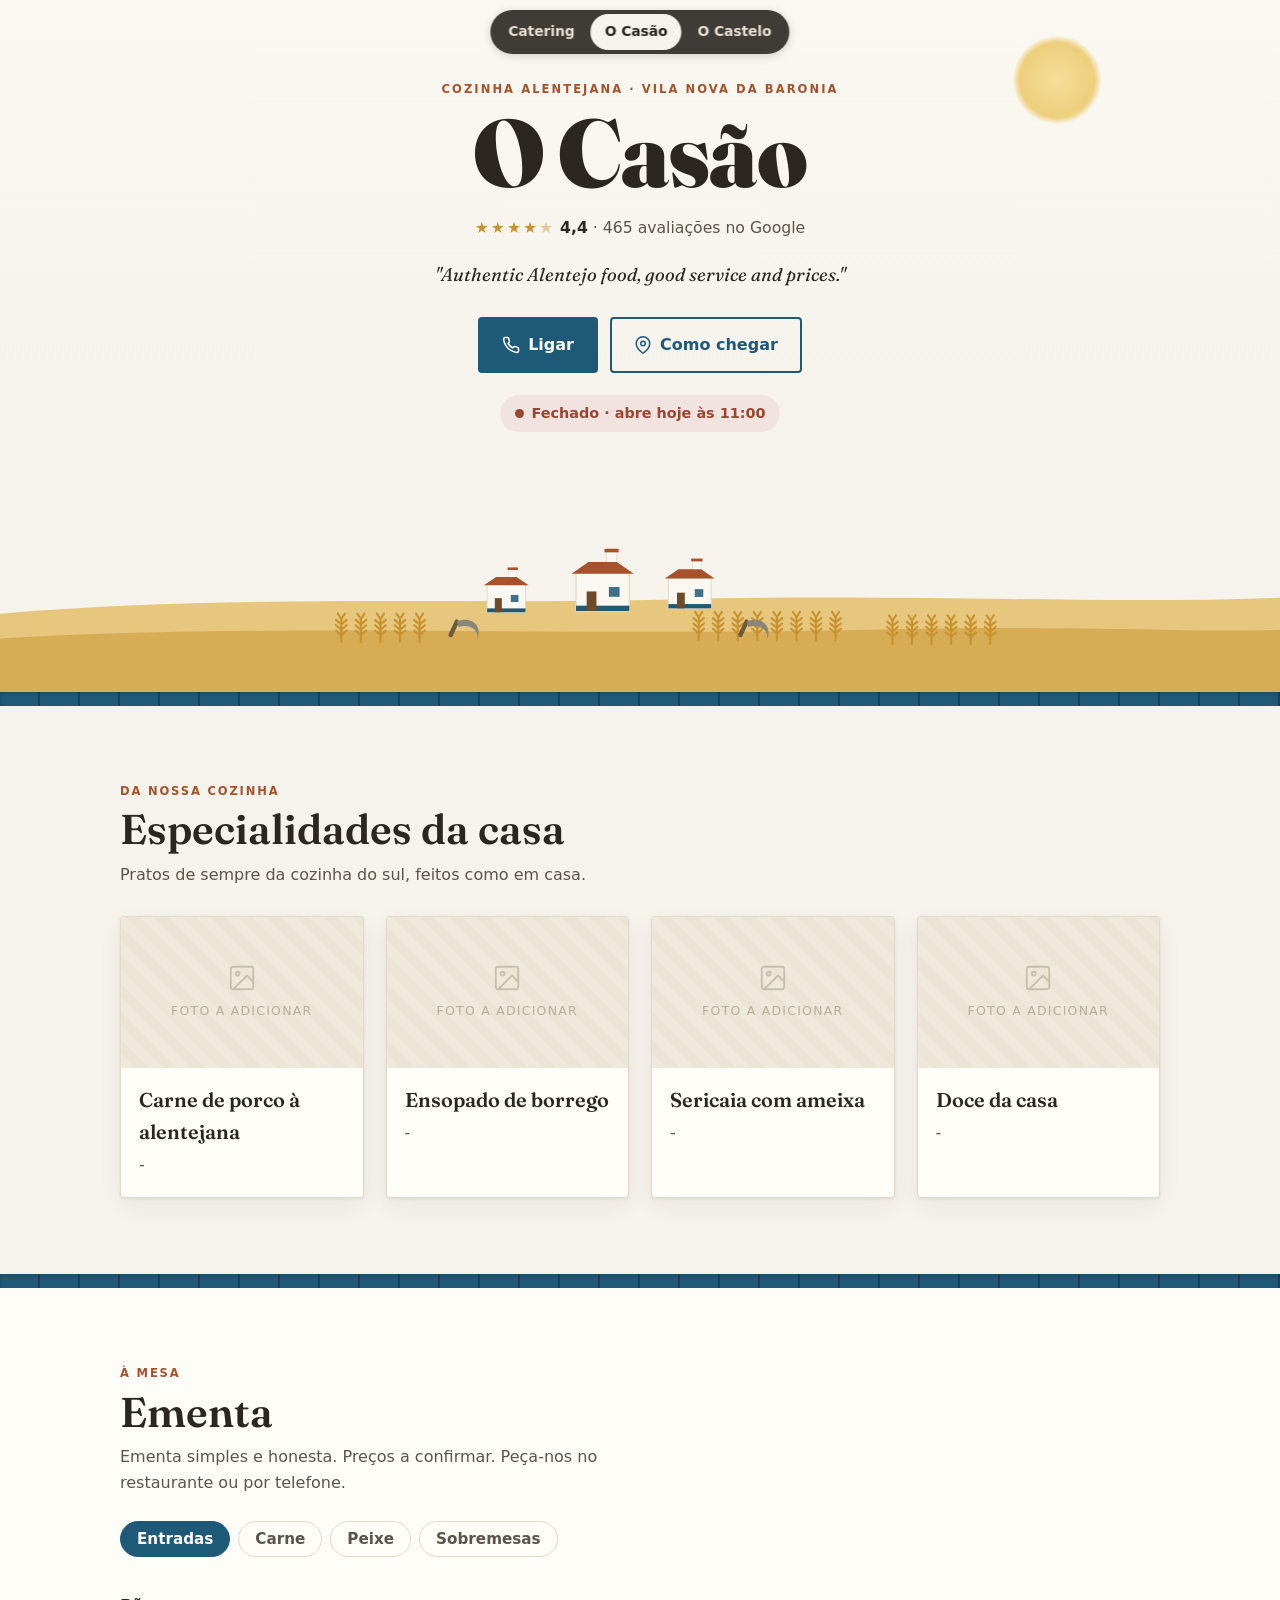
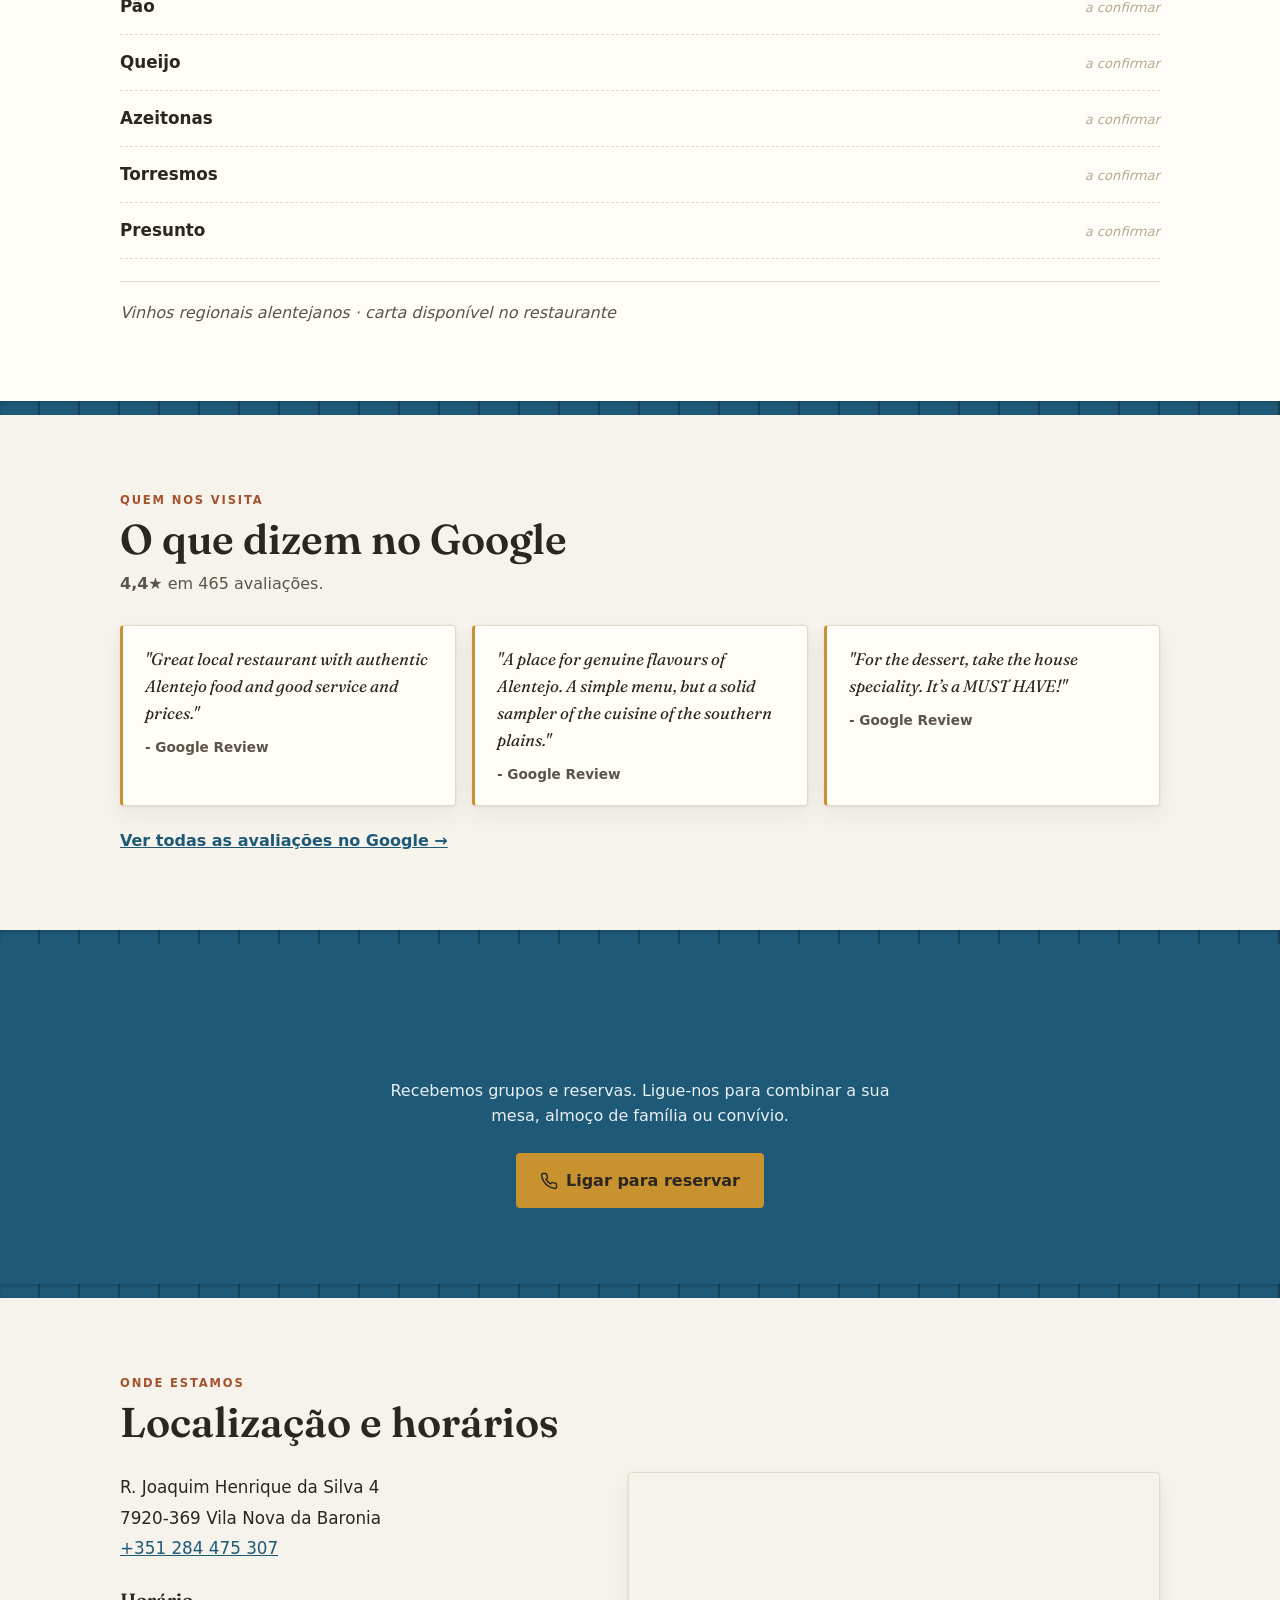
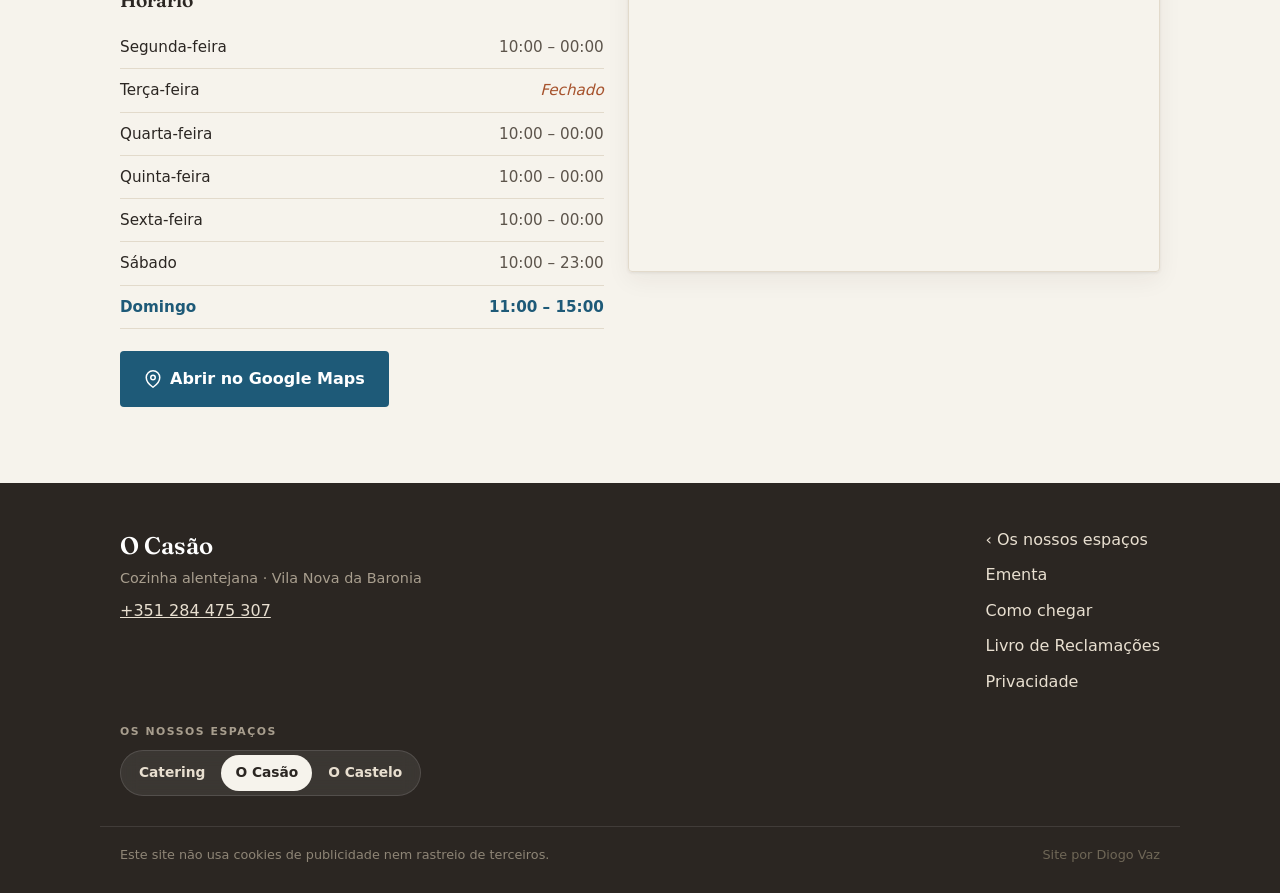
==== commit 22443b74: "Adicionar botão "Abrir no Google Maps" em todas as páginas Botão na localização do Casão e do Castel" ====
--- a/casao.html
+++ b/casao.html
@@ -233,6 +233,10 @@
             <table class="horarios-tabela">
               <tbody id="horarios-tbody"><!-- gerado por app.js --></tbody>
             </table>
+            <a class="btn btn-primario btn-maps" href="https://maps.google.com/?cid=16794146122304720845" target="_blank" rel="noopener">
+              <svg viewBox="0 0 24 24" width="18" height="18" fill="none" stroke="currentColor" stroke-width="2" aria-hidden="true"><path d="M21 10c0 7-9 13-9 13s-9-6-9-13a9 9 0 0 1 18 0Z"/><circle cx="12" cy="10" r="3"/></svg>
+              Abrir no Google Maps
+            </a>
           </div>
           <div class="local-mapa">
             <iframe
--- a/styles.css
+++ b/styles.css
@@ -88,6 +88,7 @@
   border-color: var(--azul);
 }
 .btn-secundario:hover { background: rgba(30, 90, 120, .08); }
+.btn-maps { margin-top: 22px; }
 .btn-whatsapp { background: #1FA855; color: #fff; }
 .btn-whatsapp:hover { background: #178A44; }
 .reservas-wa { margin-top: 12px; }
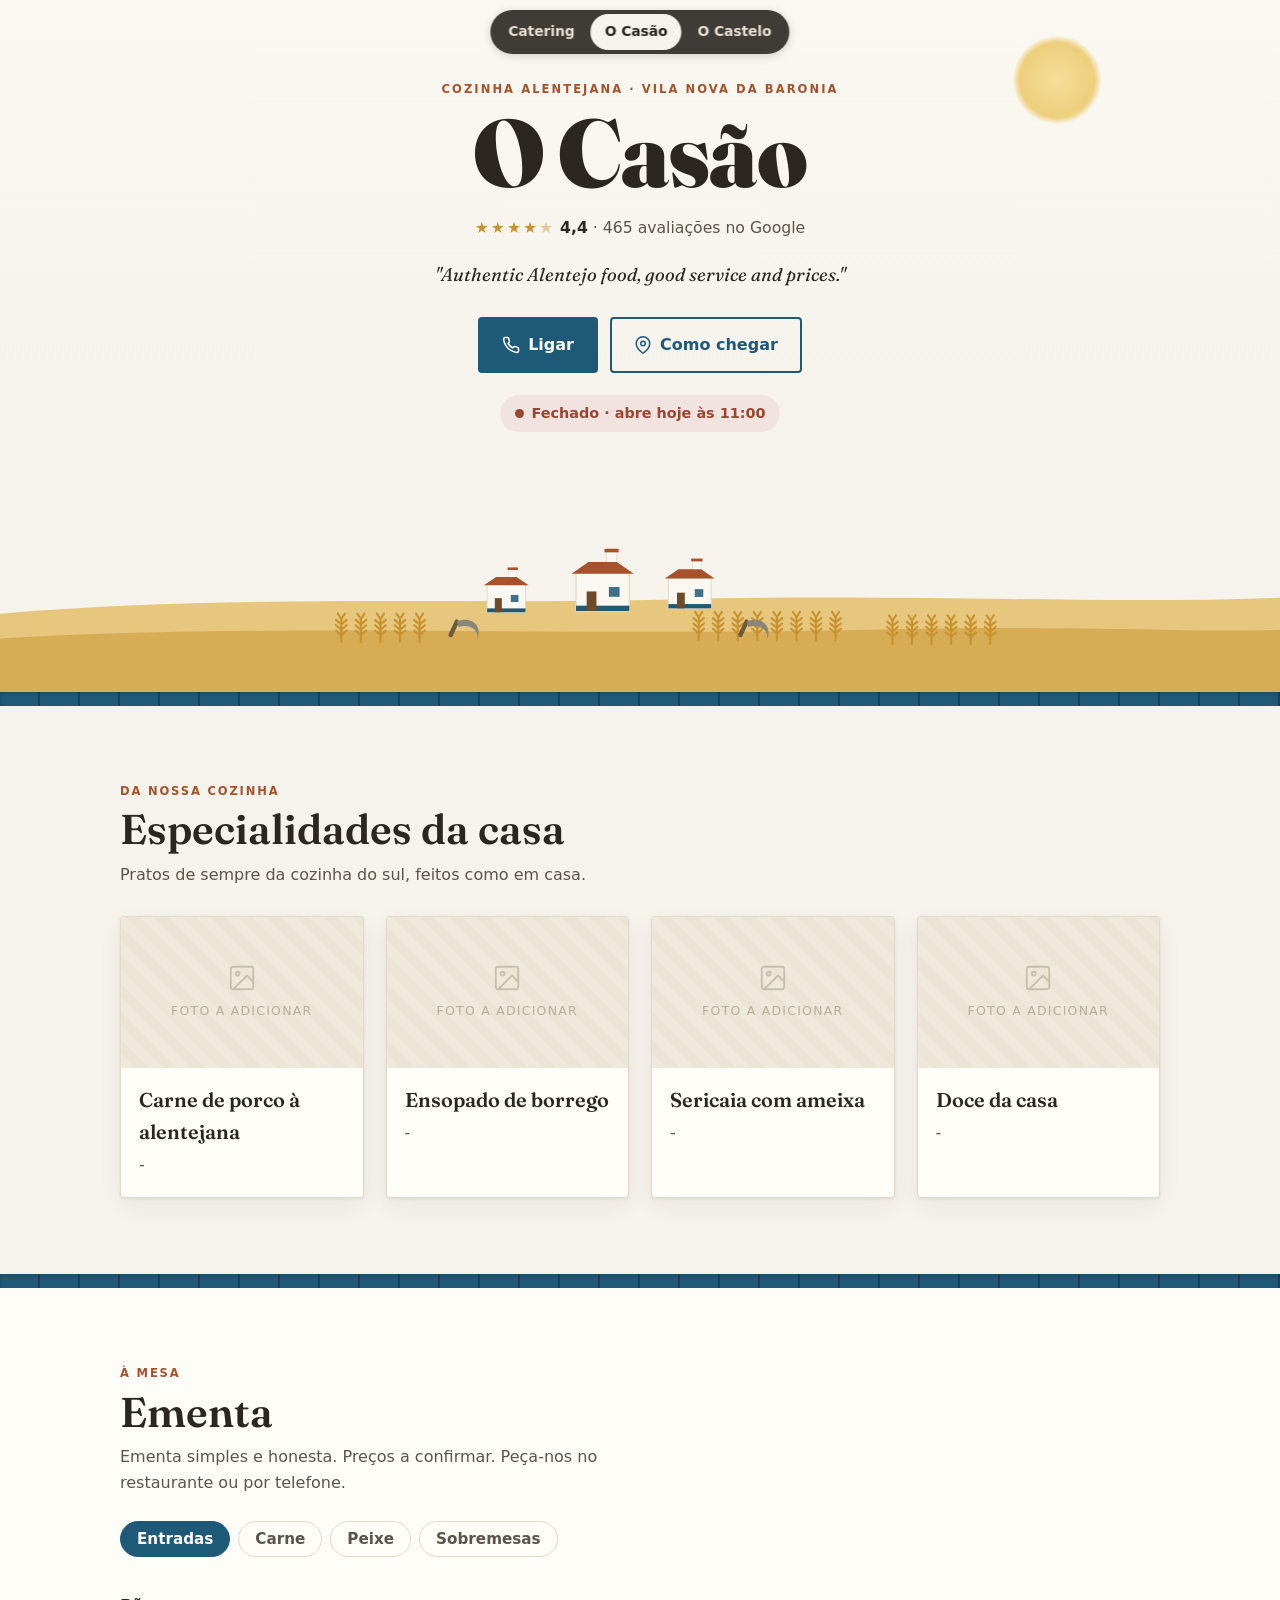
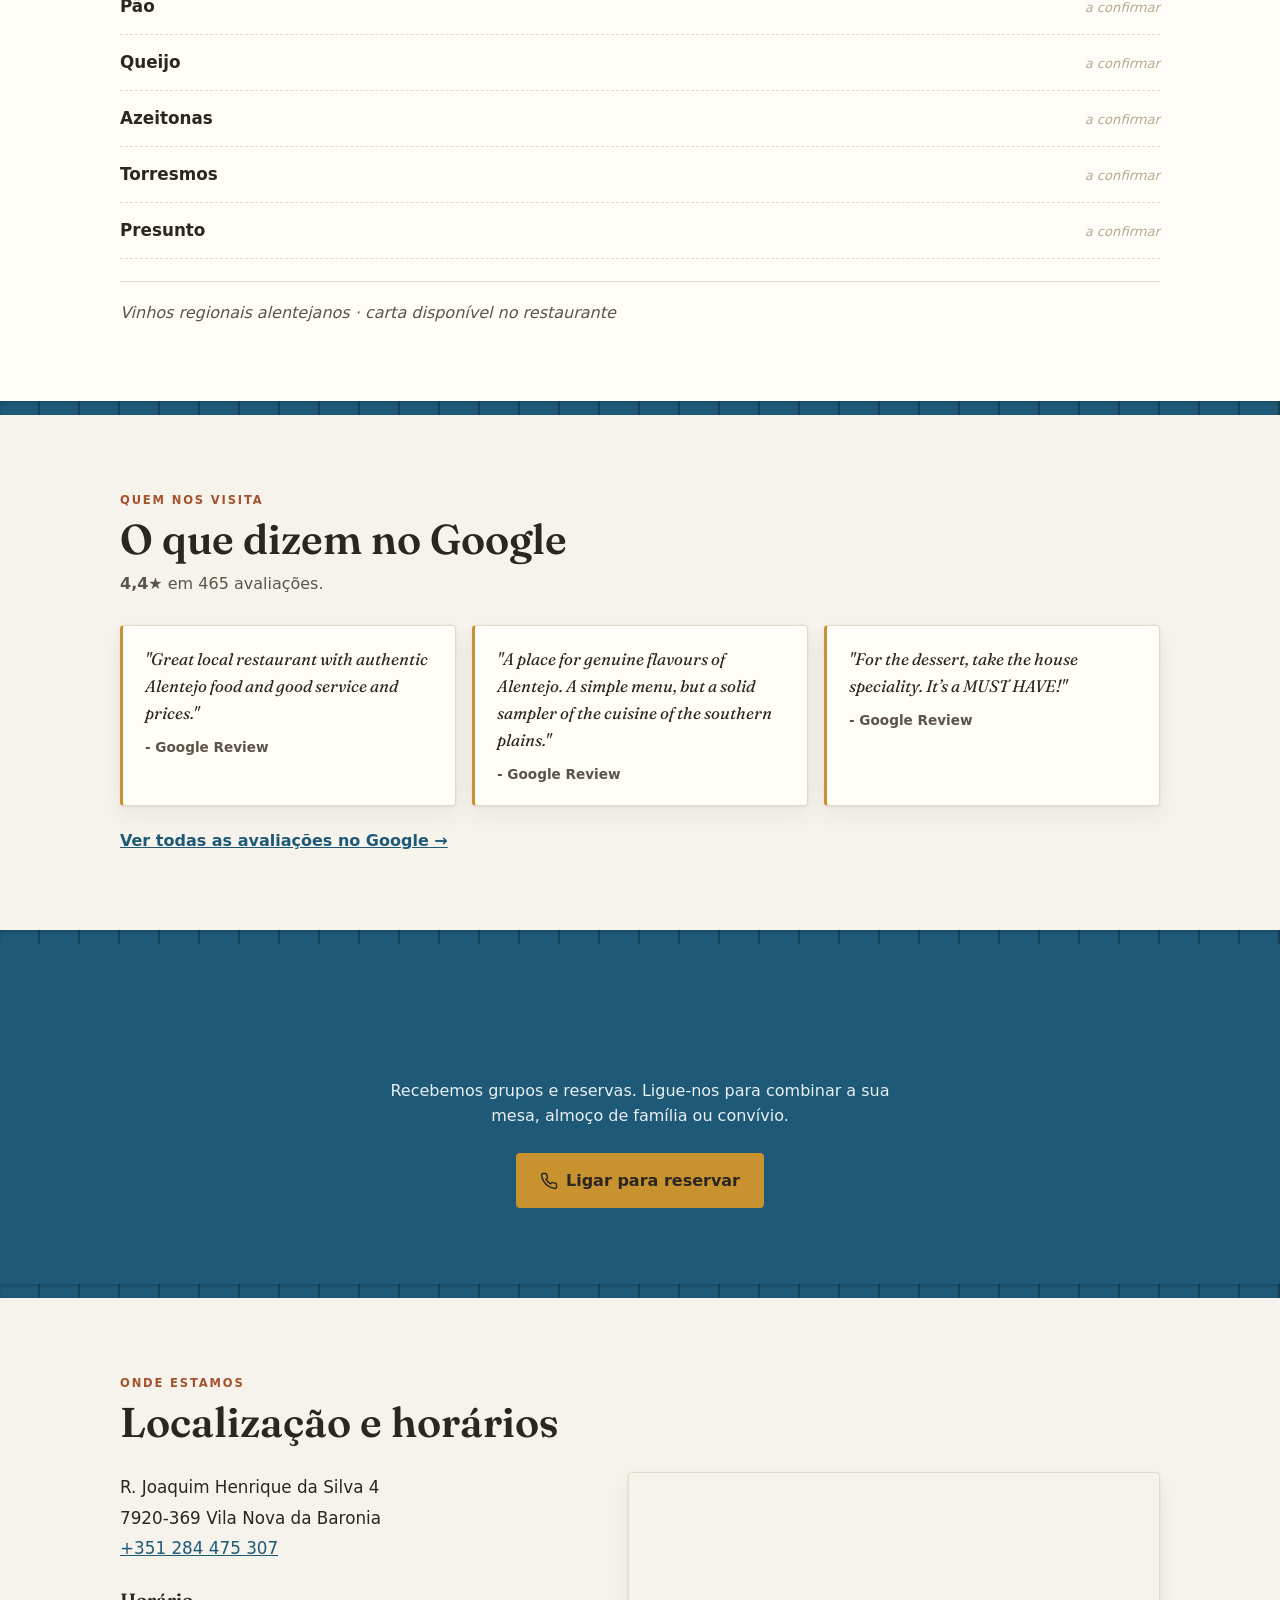
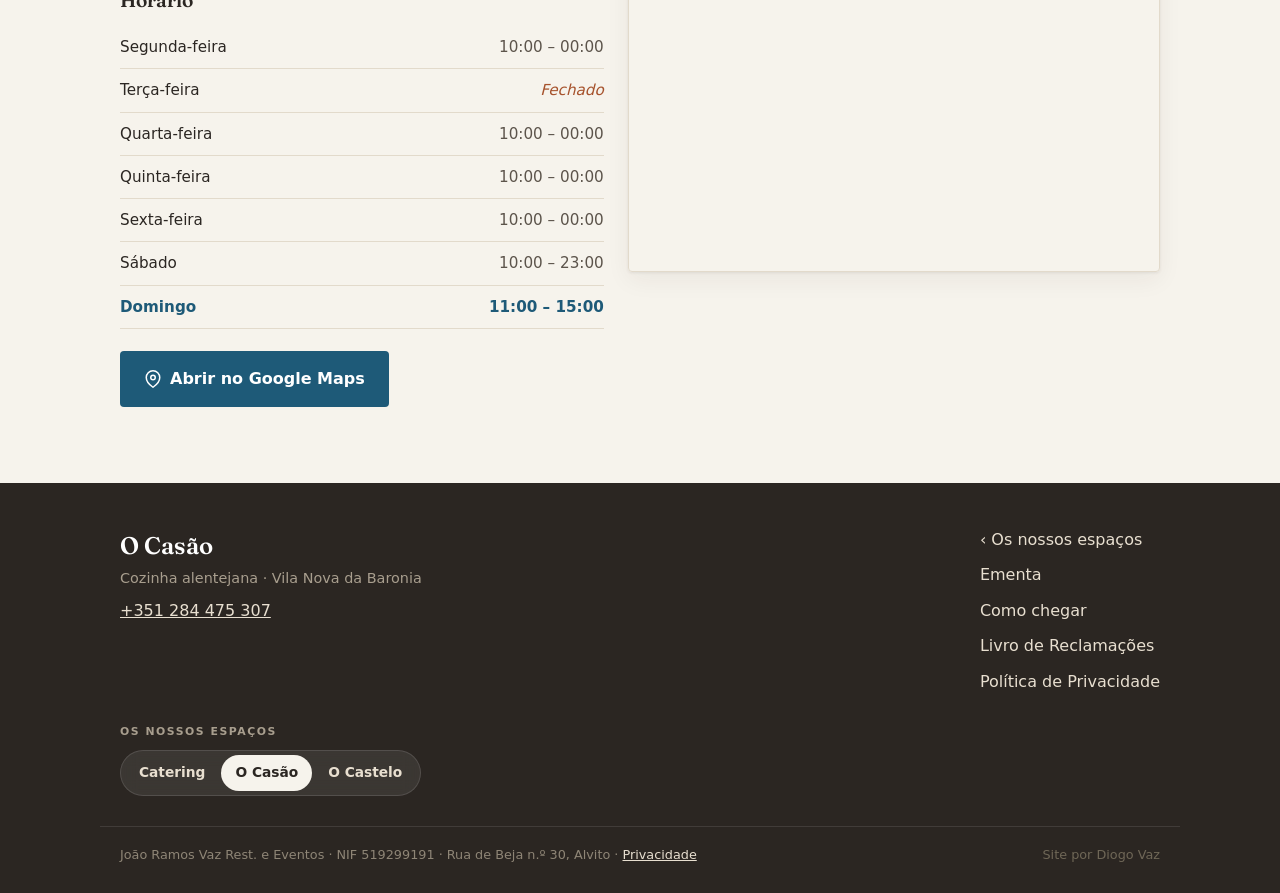
==== commit e7025127: "Adicionar política de privacidade e identificação do negócio Nova página privacidade.html (RGPD, ser" ====
--- a/casao.html
+++ b/casao.html
@@ -264,12 +264,12 @@
         <a href="#ementa">Ementa</a>
         <a href="#localizacao">Como chegar</a>
         <a href="https://www.livroreclamacoes.pt/" target="_blank" rel="noopener">Livro de Reclamações</a>
-        <a href="#privacidade">Privacidade</a>
+        <a href="privacidade.html">Política de Privacidade</a>
       </nav>
     </div>
     <div class="container" data-espacos></div>
     <div class="container rodape-fim">
-      <p id="privacidade" class="rodape-priv">Este site não usa cookies de publicidade nem rastreio de terceiros.</p>
+      <p class="rodape-priv">João Ramos Vaz Rest. e Eventos · NIF 519299191 · Rua de Beja n.º 30, Alvito · <a href="privacidade.html">Privacidade</a></p>
       <p class="rodape-credito">Site por Diogo Vaz</p>
     </div>
   </footer>
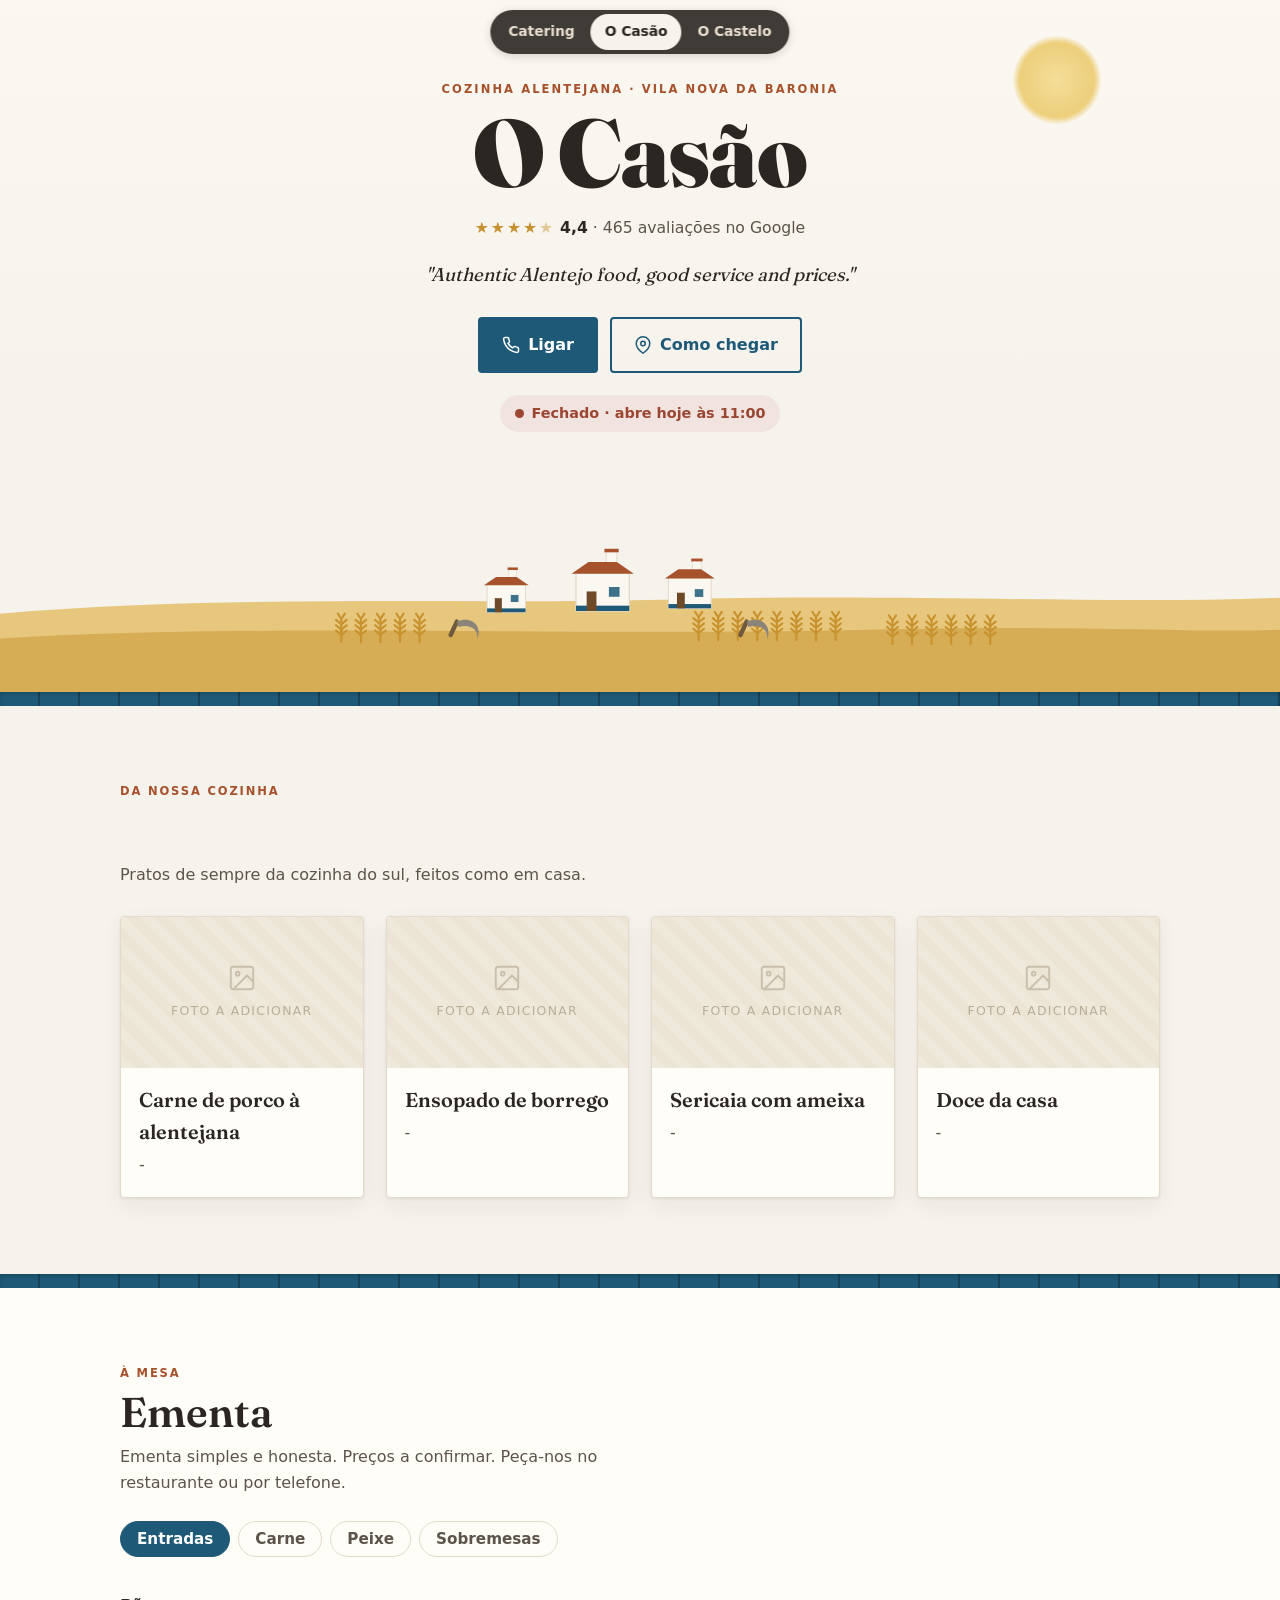
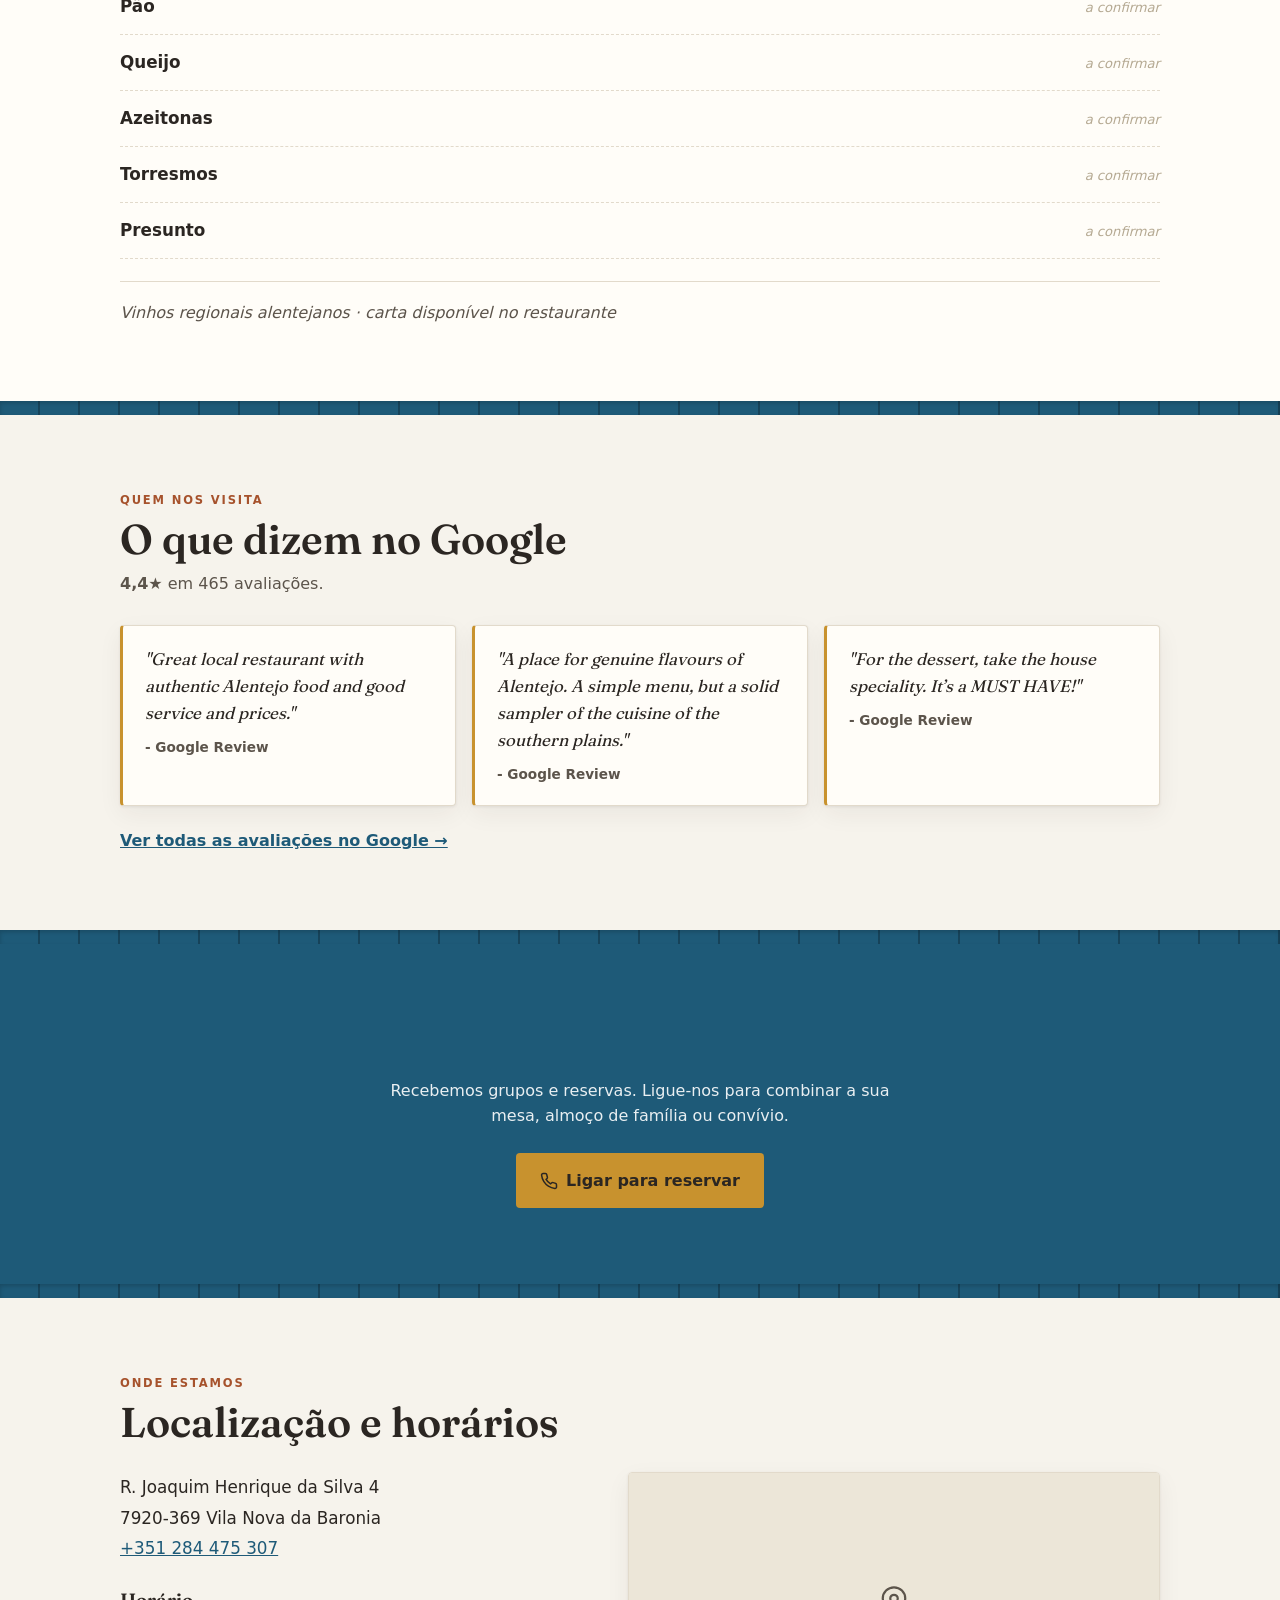
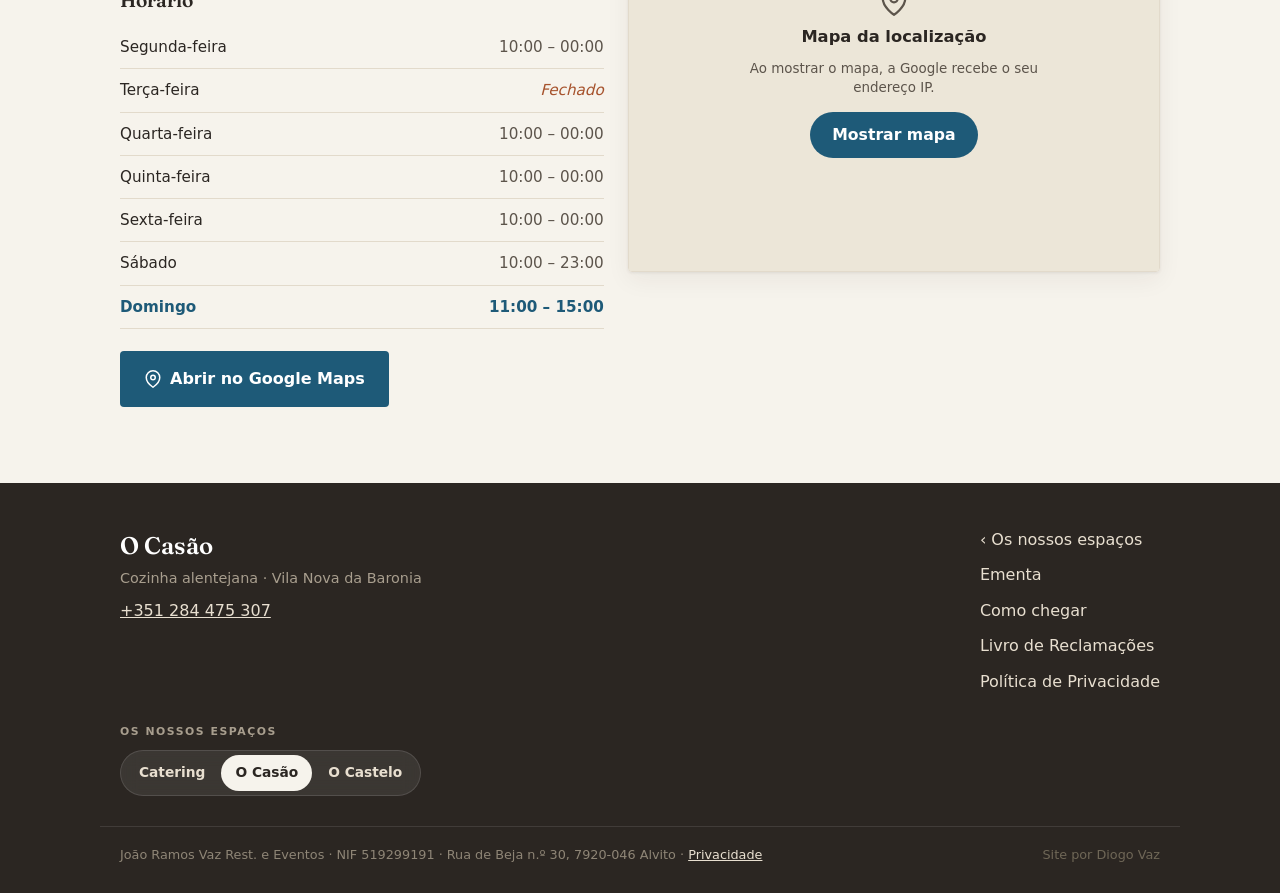
==== commit 2cf69cc9: "aa" ====
--- a/casao.html
+++ b/casao.html
@@ -23,12 +23,12 @@
   <meta name="twitter:card" content="summary_large_image">
 
   <!-- Tipografia: 1 web font (display) com swap -->
-  <link rel="preconnect" href="https://fonts.googleapis.com">
-  <link rel="preconnect" href="https://fonts.gstatic.com" crossorigin>
-  <link href="https://fonts.googleapis.com/css2?family=Fraunces:opsz,wght@9..144,400;9..144,600;9..144,900&display=swap" rel="stylesheet">
+  <link rel="preload" href="fonts/fraunces-latin.woff2" as="font" type="font/woff2" crossorigin>
+  <link rel="stylesheet" href="fonts.css">
 
   <link rel="stylesheet" href="styles.css">
   <link rel="stylesheet" href="espacos.css">
+  <link rel="stylesheet" href="mapa.css">
   <!-- Gate de animação: aplicado antes do paint para evitar flash. Sem JS, nada fica escondido. -->
   <script>document.documentElement.classList.add('js-reveal');</script>
 
@@ -239,11 +239,14 @@
             </a>
           </div>
           <div class="local-mapa">
-            <iframe
-              title="Mapa - O Casão, Vila Nova da Baronia"
-              src="https://www.google.com/maps?q=38.2906942,-8.0373915&hl=pt&z=16&output=embed"
-              width="100%" height="100%" style="border:0" loading="lazy"
-              referrerpolicy="no-referrer-when-downgrade"></iframe>
+            <div class="mapa-ph"
+                 data-mapa-titulo="Mapa - O Casão, Vila Nova da Baronia"
+                 data-mapa-src="https://www.google.com/maps?q=38.2906942,-8.0373915&hl=pt&z=16&output=embed">
+              <svg viewBox="0 0 24 24" width="30" height="30" fill="none" stroke="currentColor" stroke-width="1.8" aria-hidden="true"><path d="M21 10c0 7-9 13-9 13s-9-6-9-13a9 9 0 0 1 18 0Z"/><circle cx="12" cy="10" r="3"/></svg>
+              <p class="mapa-ph-tit">Mapa da localização</p>
+              <p class="mapa-ph-nota">Ao mostrar o mapa, a Google recebe o seu endereço IP.</p>
+              <button type="button" class="mapa-ph-btn">Mostrar mapa</button>
+            </div>
           </div>
         </div>
       </div>
@@ -269,7 +272,7 @@
     </div>
     <div class="container" data-espacos></div>
     <div class="container rodape-fim">
-      <p class="rodape-priv">João Ramos Vaz Rest. e Eventos · NIF 519299191 · Rua de Beja n.º 30, Alvito · <a href="privacidade.html">Privacidade</a></p>
+      <p class="rodape-priv">João Ramos Vaz Rest. e Eventos · NIF 519299191 · Rua de Beja n.º 30, 7920-046 Alvito · <a href="privacidade.html">Privacidade</a></p>
       <p class="rodape-credito">Site por Diogo Vaz</p>
     </div>
   </footer>
@@ -289,5 +292,6 @@
   <script src="dados.js"></script>
   <script src="app.js"></script>
   <script src="espacos.js"></script>
+  <script src="mapa.js"></script>
 </body>
 </html>
--- a/fonts.css
+++ b/fonts.css
@@ -0,0 +1,19 @@
+/* Tipos de letra alojados no próprio site (sem pedidos à Google).
+   Fraunces e Cinzel: fontes variáveis, licença SIL OFL 1.1 (ver fonts/LICENCAS.txt).
+   Só o subconjunto "latin" (cobre o português); o resto cai nas fontes de sistema da lista. */
+@font-face {
+  font-family: "Fraunces";
+  font-style: normal;
+  font-weight: 100 900;
+  font-display: swap;
+  src: url("fonts/fraunces-latin.woff2") format("woff2");
+  unicode-range: U+0000-00FF, U+0131, U+0152-0153, U+02BB-02BC, U+02C6, U+02DA, U+02DC, U+0304, U+0308, U+0329, U+2000-206F, U+20AC, U+2122, U+2191, U+2193, U+2212, U+2215, U+FEFF, U+FFFD;
+}
+@font-face {
+  font-family: "Cinzel";
+  font-style: normal;
+  font-weight: 400 900;
+  font-display: swap;
+  src: url("fonts/cinzel-latin.woff2") format("woff2");
+  unicode-range: U+0000-00FF, U+0131, U+0152-0153, U+02BB-02BC, U+02C6, U+02DA, U+02DC, U+0304, U+0308, U+0329, U+2000-206F, U+20AC, U+2122, U+2191, U+2193, U+2212, U+2215, U+FEFF, U+FFFD;
+}
--- a/mapa.css
+++ b/mapa.css
@@ -0,0 +1,38 @@
+/* Mapa que só carrega ao tocar (ver mapa.js) */
+.mapa-ph {
+  display: flex;
+  flex-direction: column;
+  align-items: center;
+  justify-content: center;
+  gap: 8px;
+  width: 100%;
+  height: 100%;
+  min-height: 240px;
+  padding: 20px 18px;
+  text-align: center;
+  background: #ECE6D8;
+  color: #2B2622;
+  font-family: system-ui, -apple-system, "Segoe UI", Roboto, Helvetica, Arial, sans-serif;
+}
+.mapa-ph svg { color: #5C544B; }
+.mapa-ph-tit { font-weight: 700; font-size: 1.02rem; }
+.mapa-ph-nota { max-width: 300px; font-size: .84rem; line-height: 1.45; color: #5C544B; }
+.mapa-ph-btn {
+  margin-top: 6px;
+  min-height: 46px;
+  padding: 0 22px;
+  border: 0;
+  border-radius: 999px;
+  background: #1E5A78;
+  color: #fff;
+  font: inherit;
+  font-weight: 700;
+  font-size: .98rem;
+  cursor: pointer;
+  -webkit-tap-highlight-color: transparent;
+  transition: background .15s ease, transform .15s ease;
+}
+.mapa-ph-btn:hover { background: #16435A; }
+.mapa-ph-btn:active { transform: scale(.97); }
+.mapa-ph-btn:focus-visible { outline: 3px solid #1E5A78; outline-offset: 3px; }
+.local-mapa iframe, .cat-mapa iframe { width: 100%; height: 100%; }
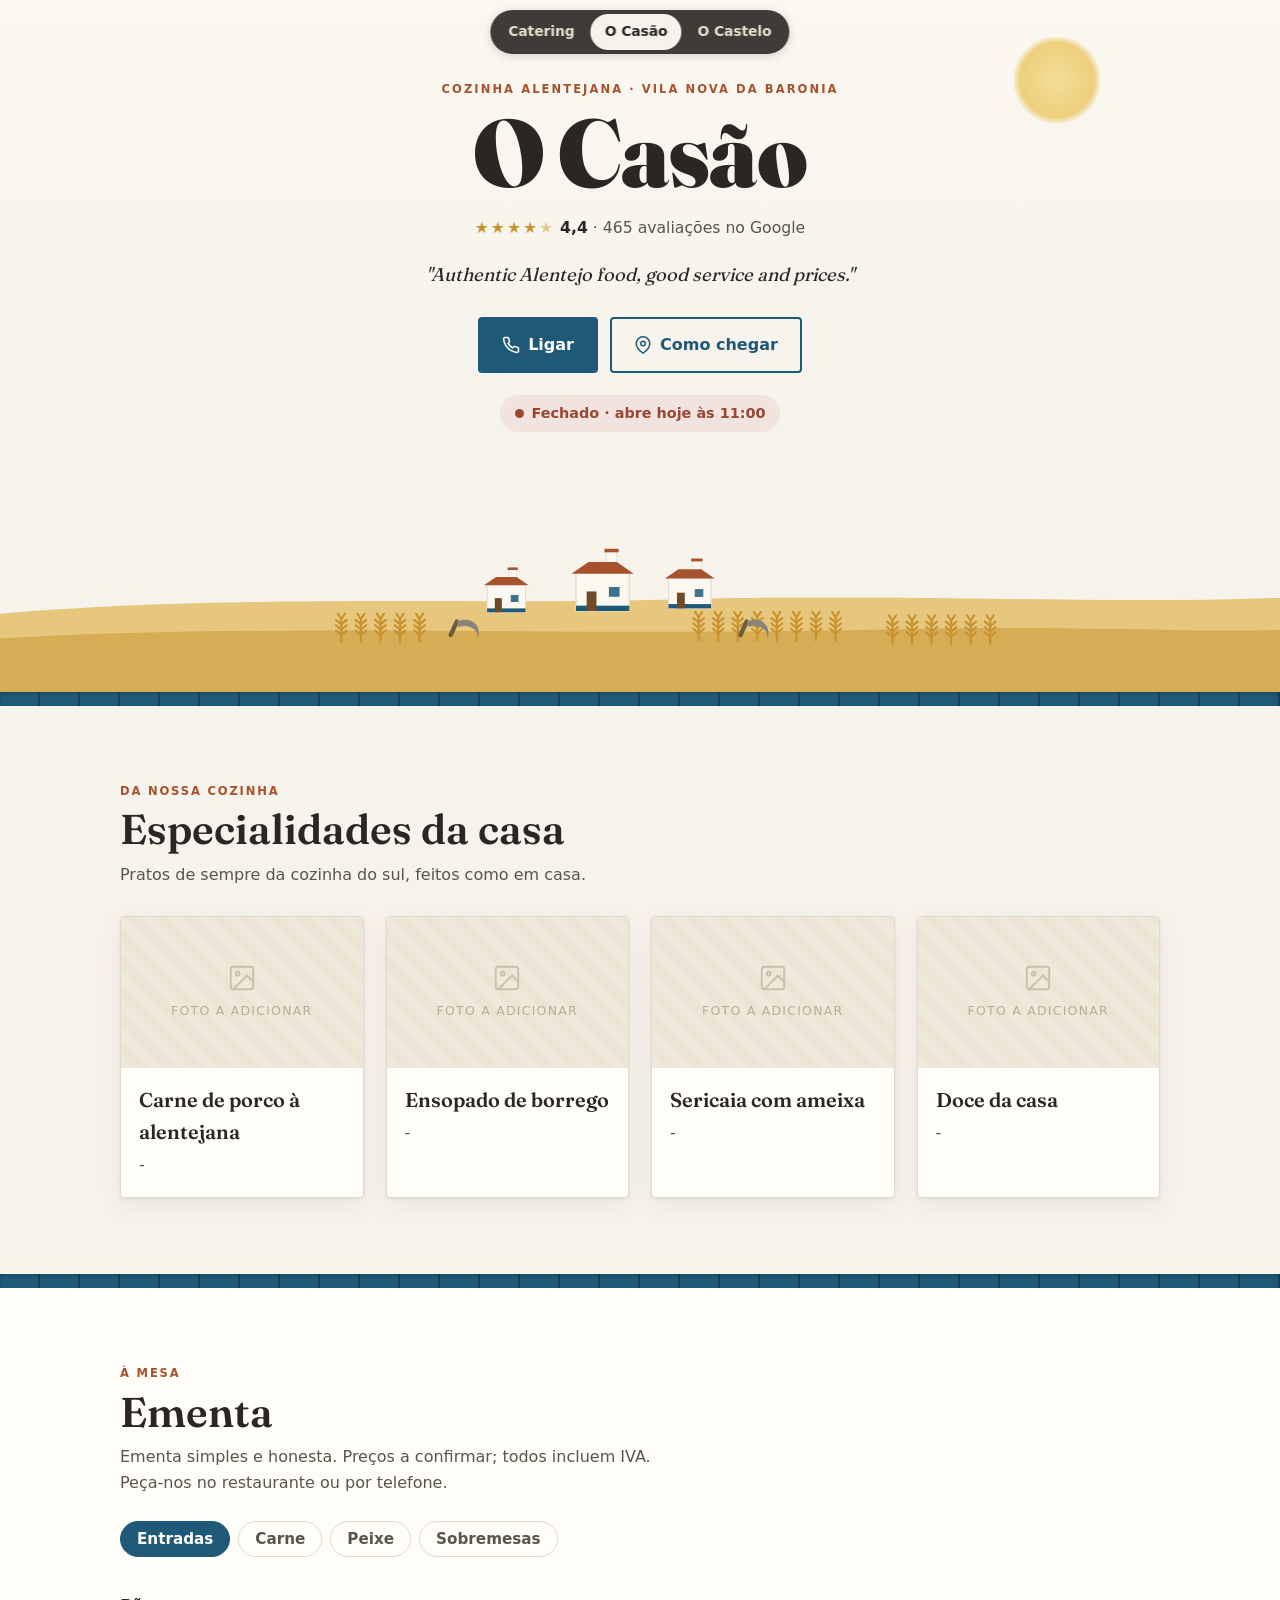
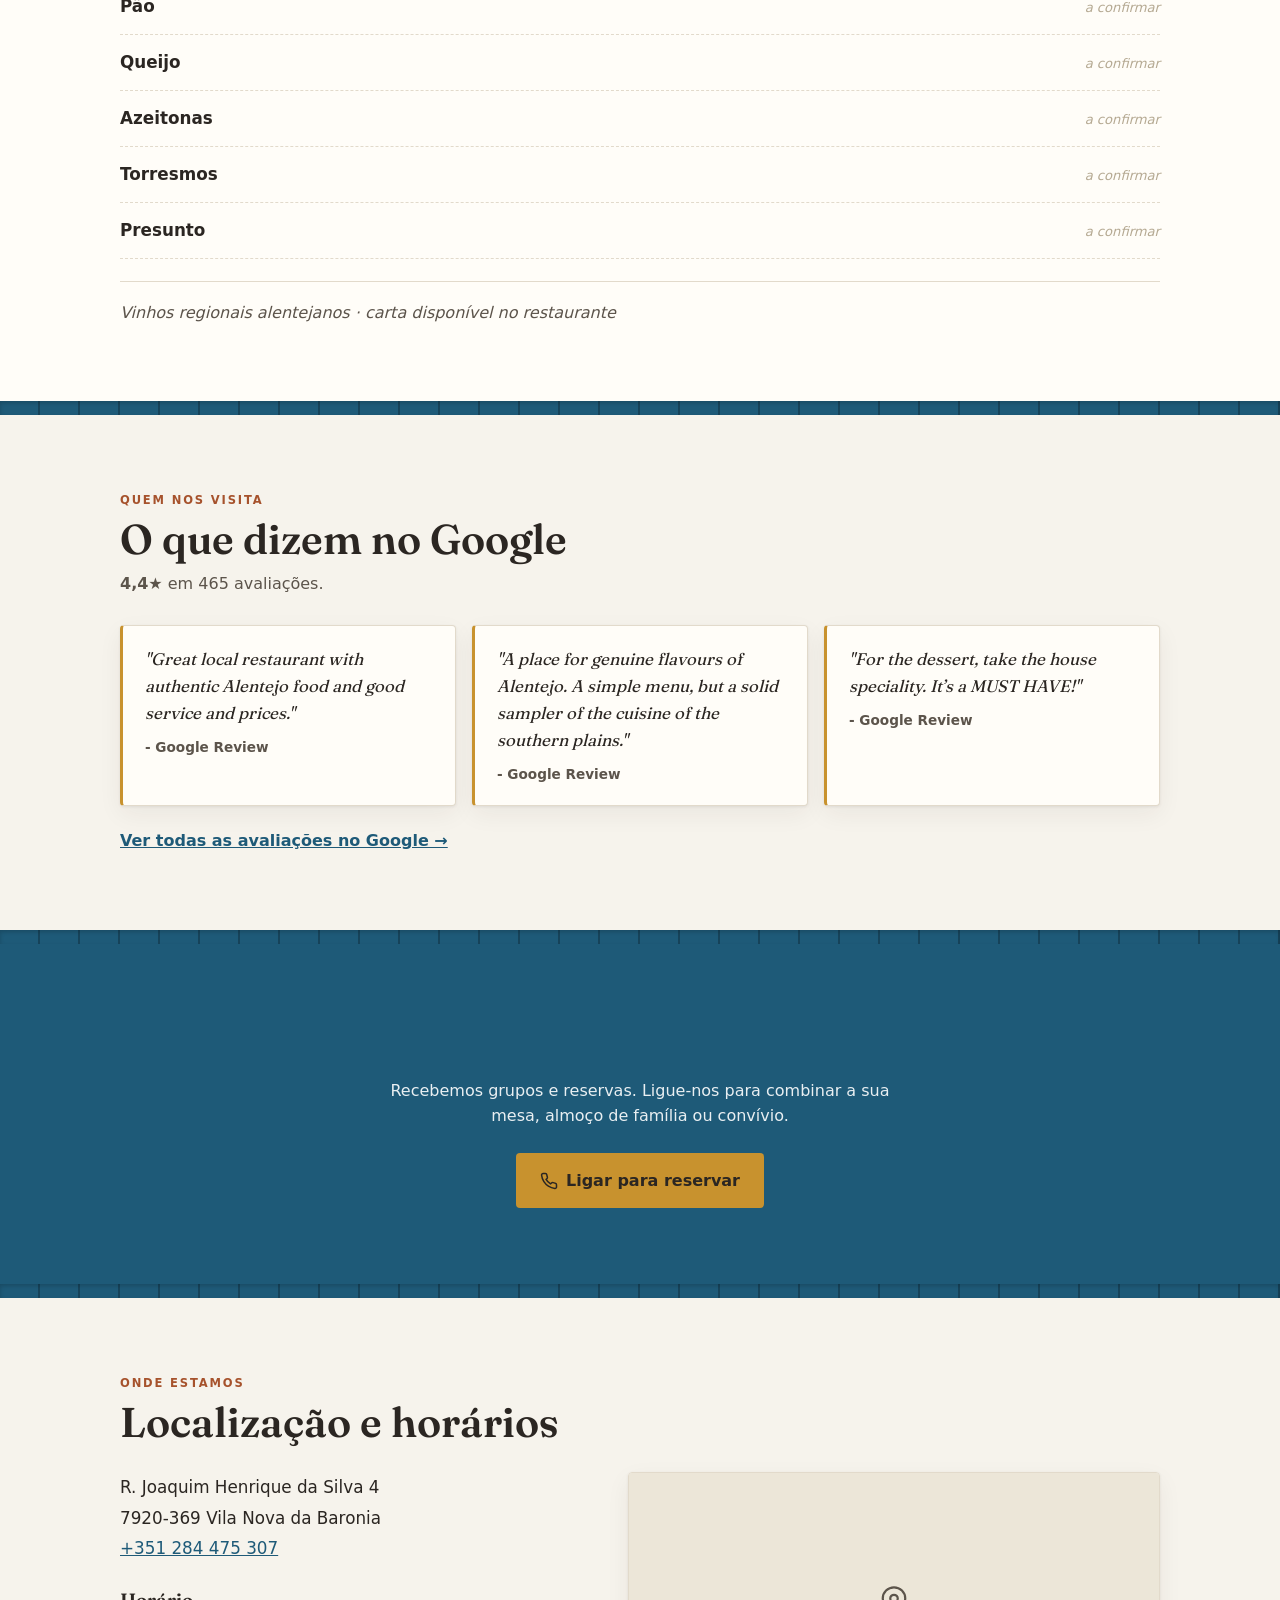
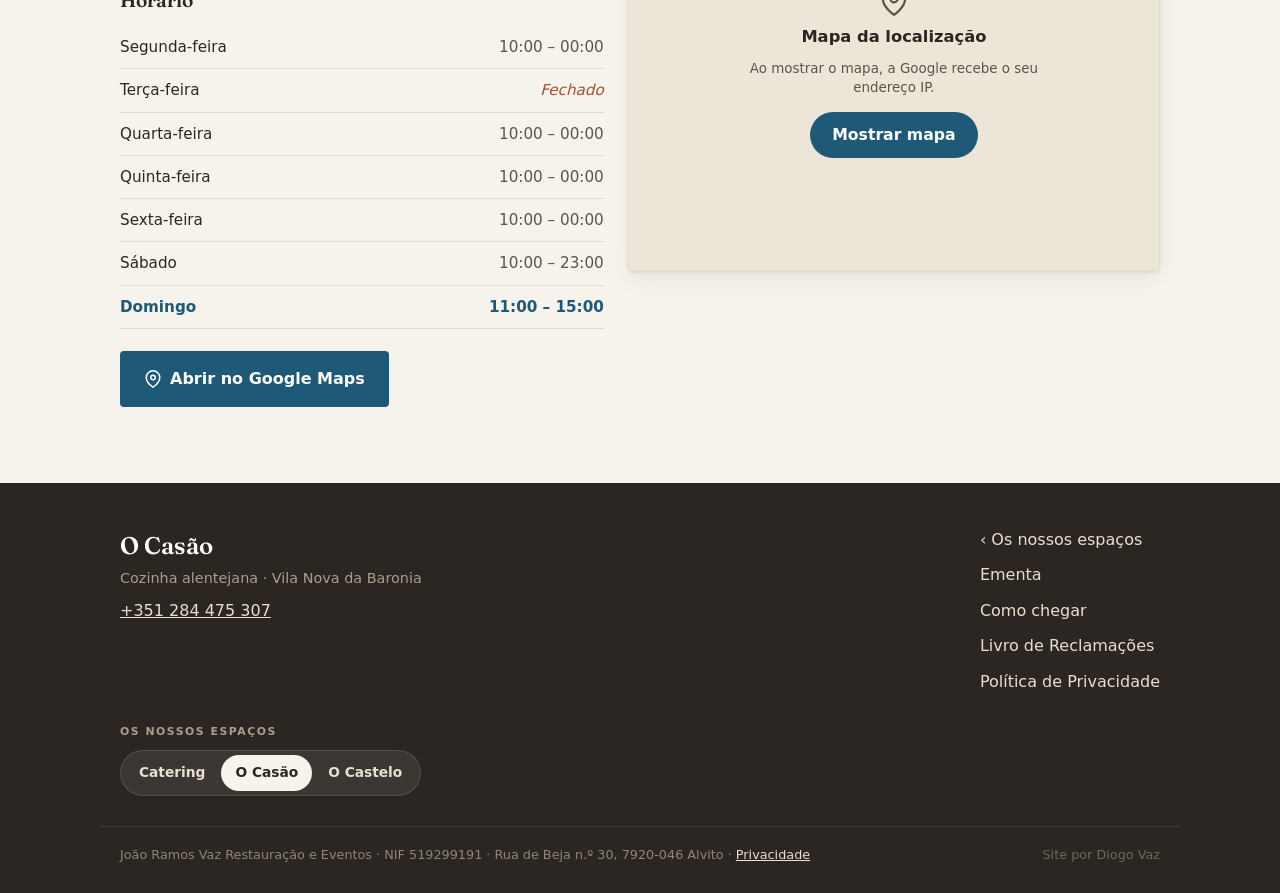
==== commit 82519665: "bggbdhdf" ====
--- a/casao.html
+++ b/casao.html
@@ -180,7 +180,7 @@
       <div class="container">
         <p class="seccao-etiqueta">À mesa</p>
         <h2 class="seccao-titulo" id="h-ementa">Ementa</h2>
-        <p class="seccao-intro">Ementa simples e honesta. Preços a confirmar. Peça-nos no restaurante ou por telefone.</p>
+        <p class="seccao-intro">Ementa simples e honesta. Preços a confirmar; todos incluem IVA. Peça-nos no restaurante ou por telefone.</p>
         <div class="ementa-tabs" id="ementa-tabs" role="tablist" aria-label="Categorias da ementa" data-reveal></div>
         <div class="ementa-conteudo" id="ementa-conteudo"></div>
       </div>
@@ -272,7 +272,7 @@
     </div>
     <div class="container" data-espacos></div>
     <div class="container rodape-fim">
-      <p class="rodape-priv">João Ramos Vaz Rest. e Eventos · NIF 519299191 · Rua de Beja n.º 30, 7920-046 Alvito · <a href="privacidade.html">Privacidade</a></p>
+      <p class="rodape-priv">João Ramos Vaz Restauração e Eventos · NIF 519299191 · Rua de Beja n.º 30, 7920-046 Alvito · <a href="privacidade.html">Privacidade</a></p>
       <p class="rodape-credito">Site por Diogo Vaz</p>
     </div>
   </footer>
